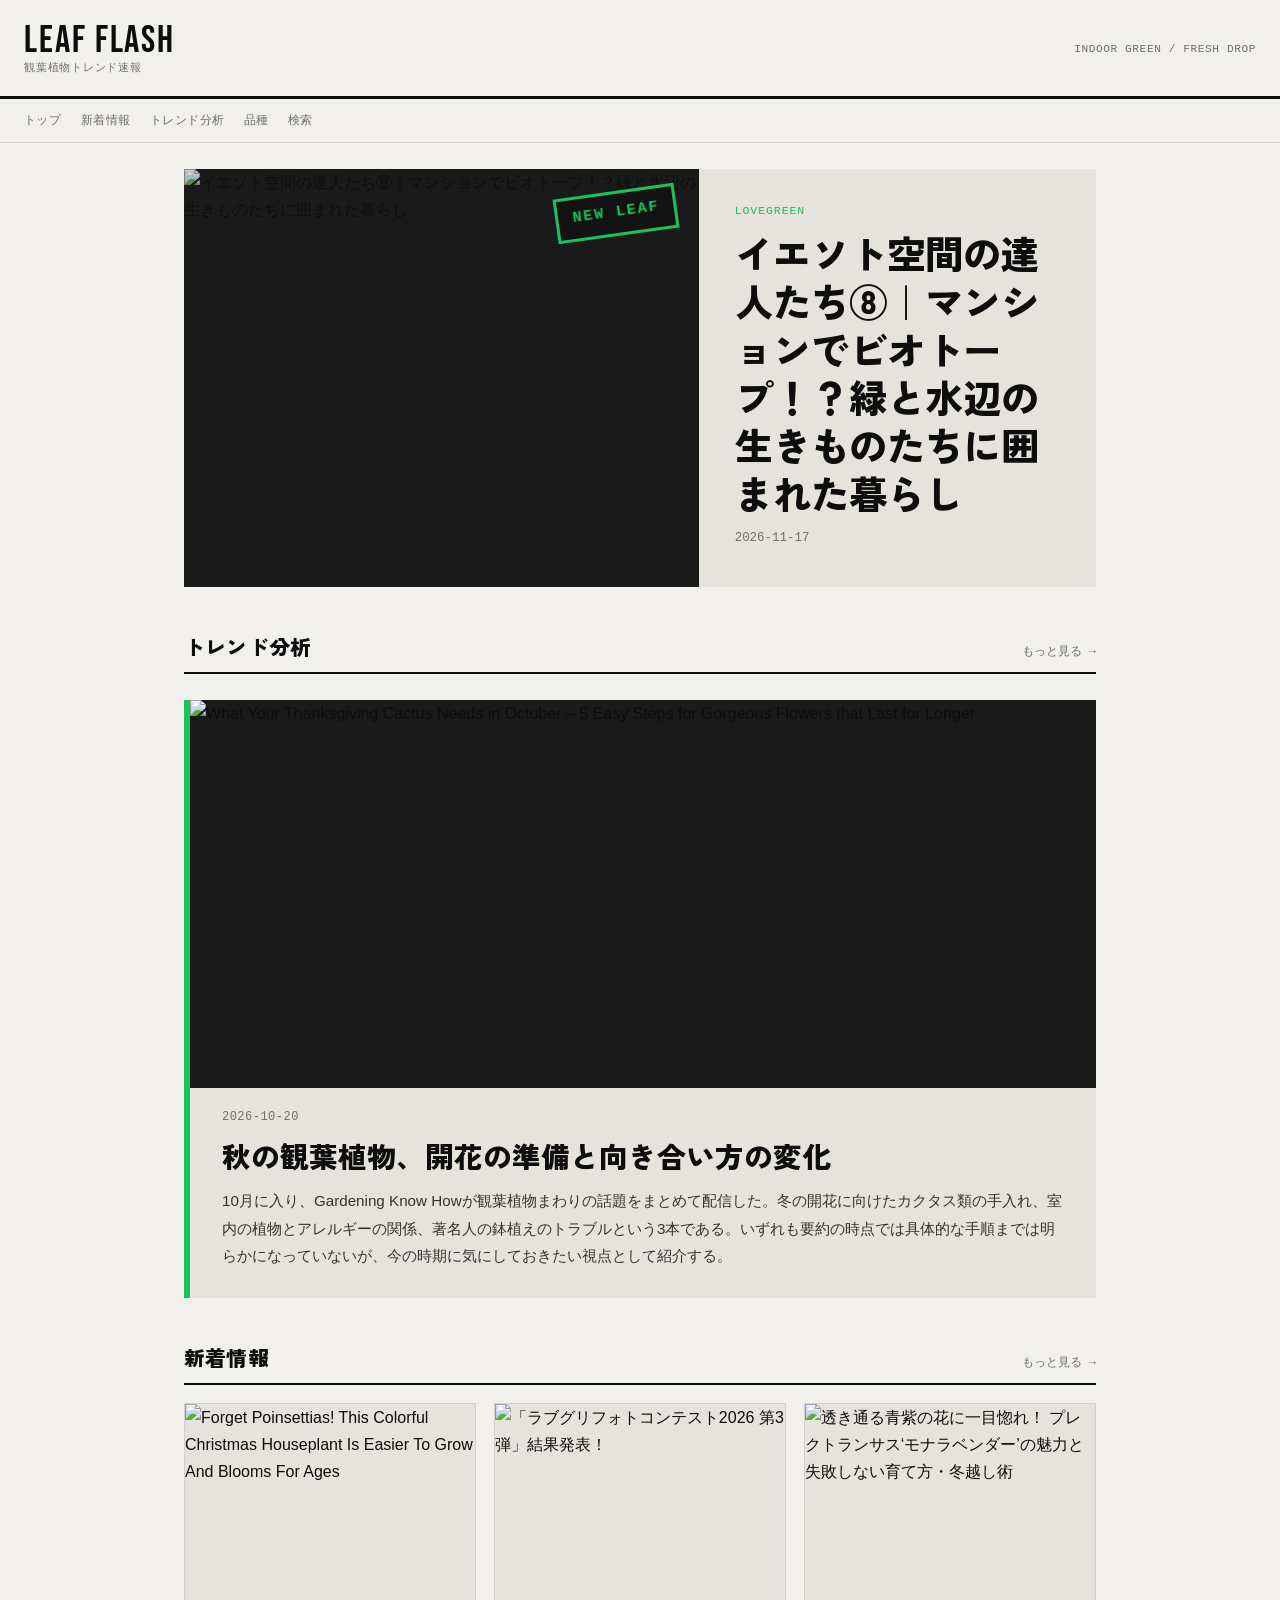
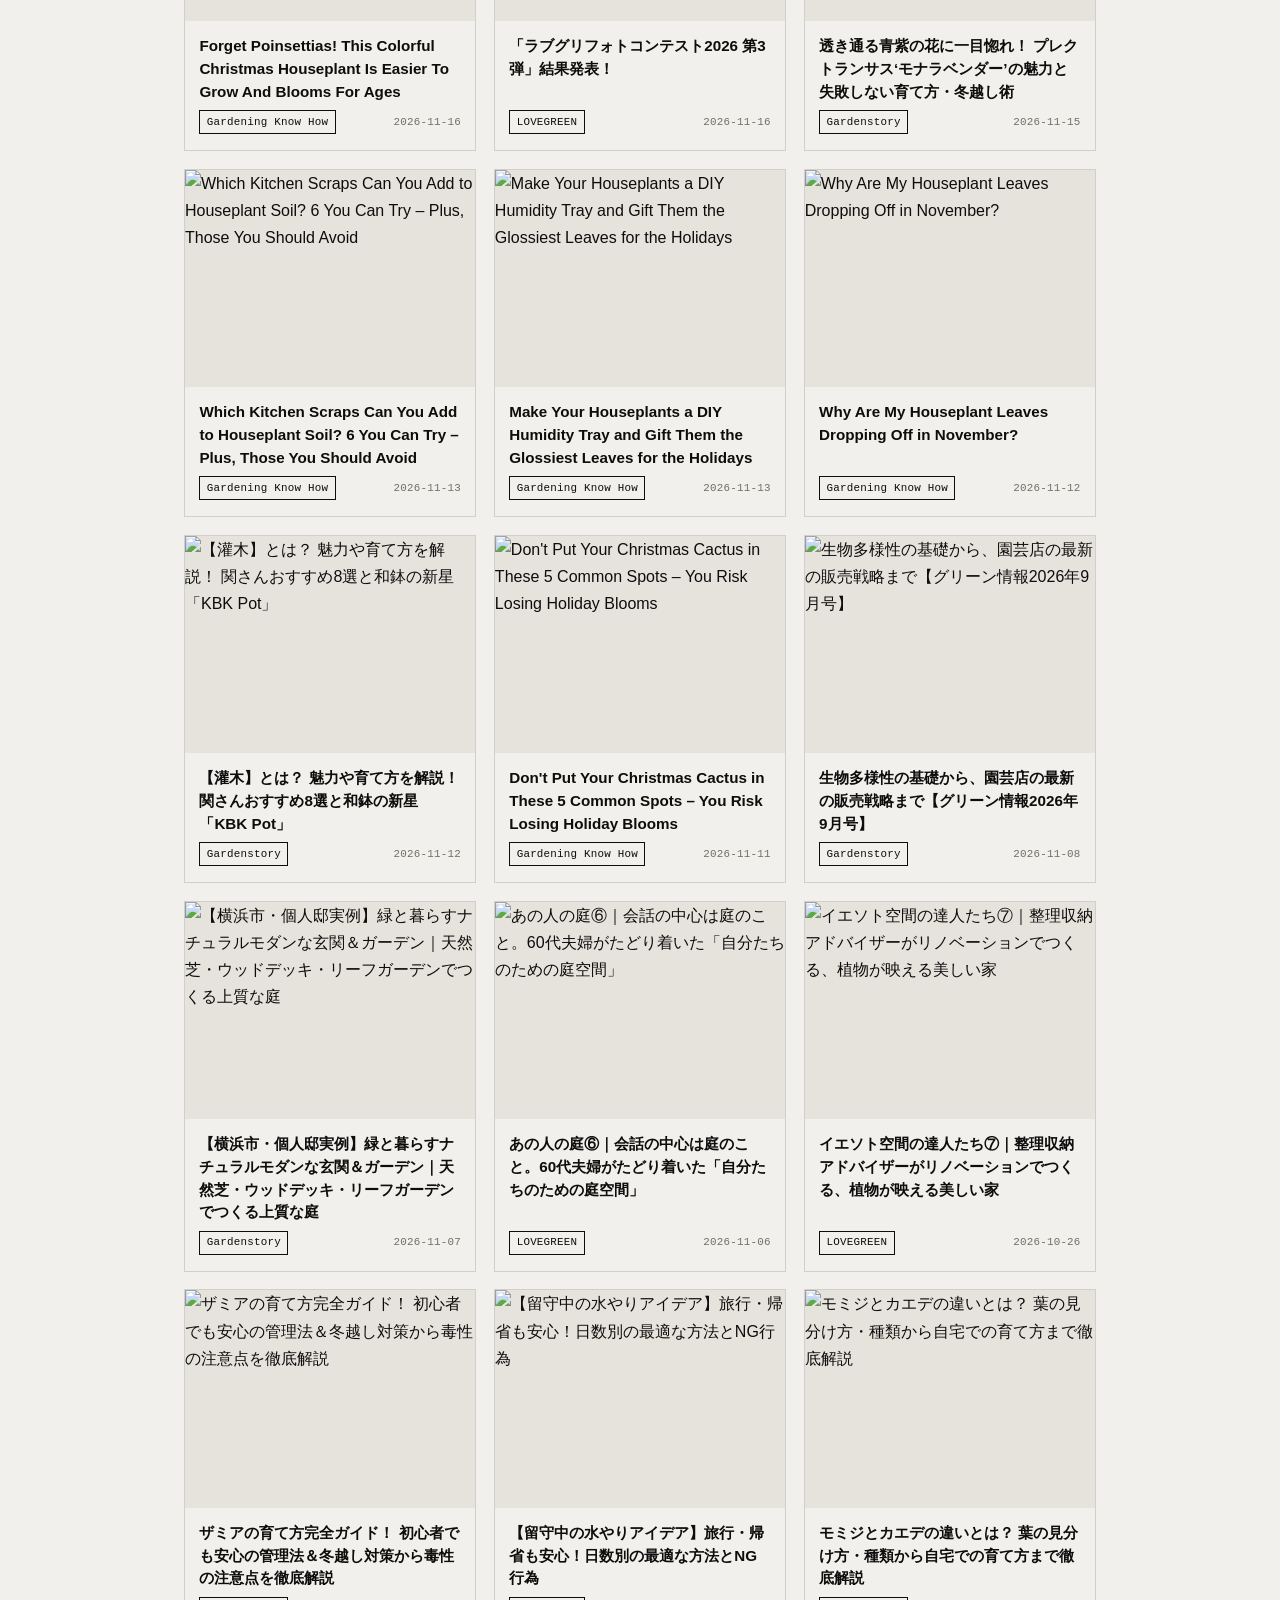
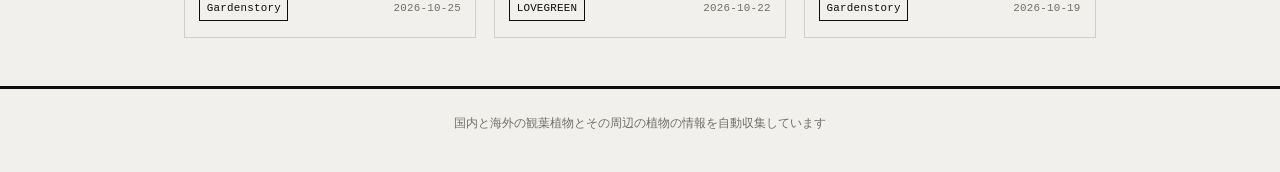
==== docs/index.html @ c0aa41c2 "chore: update feed data and rebuild site" ====
<!doctype html>
<html lang="ja">
<head>
<meta charset="utf-8">
<meta name="viewport" content="width=device-width, initial-scale=1">
<title>LEAF FLASH | 観葉植物トレンド速報</title>
<link rel="preconnect" href="https://fonts.googleapis.com">
<link rel="preconnect" href="https://fonts.gstatic.com" crossorigin>
<link href="https://fonts.googleapis.com/css2?family=Bebas+Neue&family=Zen+Kaku+Gothic+New:wght@900&display=swap" rel="stylesheet">
<link rel="stylesheet" href="static/theme.css">
<link rel="stylesheet" href="static/style.css">
<noscript><style>.section-head{opacity:1!important;transform:none!important;}</style></noscript>
</head>
<body>
<header class="site-header">
  <a class="brand" href="index.html">
    <span class="brand-en">LEAF FLASH</span>
    <span class="brand-ja">観葉植物トレンド速報</span>
  </a>
  <span class="tagline">INDOOR GREEN / FRESH DROP</span>
</header>
<nav class="site-nav">

  <a href="index.html">トップ</a>

  <a href="feed.html">新着情報</a>

  <a href="trends/index.html">トレンド分析</a>

  <a href="varieties.html">品種</a>

  <a href="search.html">検索</a>

</nav>
<main>



<a class="hero" href="https://lovegreen.net/special/p385139/">
  <div class="hero-media">
    <img src="https://lovegreen.net/wp-content/uploads/2026/11/1-e1794795408339.jpg" alt="イエソト空間の達人たち⑧｜マンションでビオトープ！？緑と水辺の生きものたちに囲まれた暮らし">
    <span class="stamp">NEW LEAF</span>
  </div>
  <div class="hero-body">
    <div class="eyebrow">LOVEGREEN</div>
    <h1>イエソト空間の達人たち⑧｜マンションでビオトープ！？緑と水辺の生きものたちに囲まれた暮らし</h1>
    <div class="meta">2026-11-17</div>
  </div>
</a>


<div class="section-head">
  <h2>トレンド分析</h2>
  <a class="more" href="trends/index.html">もっと見る →</a>
</div>

<a class="trend-feature" href="trends/2026-10-20-autumn-houseplant-blooms-and-care.html">
  
  <div class="trend-feature-media">
    <img src="https://cdn.mos.cms.futurecdn.net/AM6DgvQjS6X44EDjfxVWvB-1920-80.jpg" alt="What Your Thanksgiving Cactus Needs in October – 5 Easy Steps for Gorgeous Flowers that Last for Longer">
  </div>
  
  <div class="trend-feature-date">2026-10-20</div>
  <div class="trend-feature-title">秋の観葉植物、開花の準備と向き合い方の変化</div>
  <p class="trend-feature-lead">10月に入り、Gardening Know Howが観葉植物まわりの話題をまとめて配信した。冬の開花に向けたカクタス類の手入れ、室内の植物とアレルギーの関係、著名人の鉢植えのトラブルという3本である。いずれも要約の時点では具体的な手順までは明らかになっていないが、今の時期に気にしておきたい視点として紹介する。</p>
</a>



<div class="section-head">
  <h2>新着情報</h2>
  <a class="more" href="feed.html">もっと見る →</a>
</div>
<div class="card-grid">

  <a class="card" href="https://www.gardeningknowhow.com/houseplants/forget-poinsettias-this-colorful-christmas-houseplant-is-easier-to-grow-and-blooms-for-ages">
    <div class="thumb">
      <img src="https://cdn.mos.cms.futurecdn.net/Lxj5cdX9Bh5wNTJmQydgyg-1920-80.png" alt="Forget Poinsettias! This Colorful Christmas Houseplant Is Easier To Grow And Blooms For Ages">
    </div>
    <div class="card-body">
      <div class="card-title">Forget Poinsettias! This Colorful Christmas Houseplant Is Easier To Grow And Blooms For Ages</div>
      <div class="card-meta">
        <span class="source-badge">Gardening Know How</span>
        <span>2026-11-16</span>
      </div>
    </div>
  </a>

  <a class="card" href="https://lovegreen.net/special/p384279/">
    <div class="thumb">
      <img src="https://lovegreen.net/wp-content/uploads/2026/11/ea2bc9fc0dab3523230beb893f0d1f4f.jpg" alt="「ラブグリフォトコンテスト2026 第3弾」結果発表！">
    </div>
    <div class="card-body">
      <div class="card-title">「ラブグリフォトコンテスト2026 第3弾」結果発表！</div>
      <div class="card-meta">
        <span class="source-badge">LOVEGREEN</span>
        <span>2026-11-16</span>
      </div>
    </div>
  </a>

  <a class="card" href="https://gardenstory.jp/plants/135774">
    <div class="thumb">
      <img src="https://gardenstory.jp/wp-content/uploads/2026/11/1-Mona-Lavender.jpg" alt="透き通る青紫の花に一目惚れ！ プレクトランサス‘モナラベンダー’の魅力と失敗しない育て方・冬越し術">
    </div>
    <div class="card-body">
      <div class="card-title">透き通る青紫の花に一目惚れ！ プレクトランサス‘モナラベンダー’の魅力と失敗しない育て方・冬越し術</div>
      <div class="card-meta">
        <span class="source-badge">Gardenstory</span>
        <span>2026-11-15</span>
      </div>
    </div>
  </a>

  <a class="card" href="https://www.gardeningknowhow.com/houseplants/kitchen-scraps-you-can-add-to-houseplant-soil">
    <div class="thumb">
      <img src="https://cdn.mos.cms.futurecdn.net/tS3aQnv3XF6BQLn9Wp2Aua-1920-80.jpg" alt="Which Kitchen Scraps Can You Add to Houseplant Soil? 6 You Can Try – Plus, Those You Should Avoid">
    </div>
    <div class="card-body">
      <div class="card-title">Which Kitchen Scraps Can You Add to Houseplant Soil? 6 You Can Try – Plus, Those You Should Avoid</div>
      <div class="card-meta">
        <span class="source-badge">Gardening Know How</span>
        <span>2026-11-13</span>
      </div>
    </div>
  </a>

  <a class="card" href="https://www.gardeningknowhow.com/houseplants/how-to-make-houseplants-diy-humidity-trays">
    <div class="thumb">
      <img src="https://cdn.mos.cms.futurecdn.net/kQYAoU6iiuWExvwwXYMJmd-1920-80.jpg" alt="Make Your Houseplants a DIY Humidity Tray and Gift Them the Glossiest Leaves for the Holidays">
    </div>
    <div class="card-body">
      <div class="card-title">Make Your Houseplants a DIY Humidity Tray and Gift Them the Glossiest Leaves for the Holidays</div>
      <div class="card-meta">
        <span class="source-badge">Gardening Know How</span>
        <span>2026-11-13</span>
      </div>
    </div>
  </a>

  <a class="card" href="https://www.gardeningknowhow.com/houseplants/why-houseplant-leaves-drop-off-in-november">
    <div class="thumb">
      <img src="https://cdn.mos.cms.futurecdn.net/83wrsjDhaqPHS2VFY9ZAZm-1920-80.jpg" alt="Why Are My Houseplant Leaves Dropping Off in November?">
    </div>
    <div class="card-body">
      <div class="card-title">Why Are My Houseplant Leaves Dropping Off in November?</div>
      <div class="card-meta">
        <span class="source-badge">Gardening Know How</span>
        <span>2026-11-12</span>
      </div>
    </div>
  </a>

  <a class="card" href="https://gardenstory.jp/plants/135304">
    <div class="thumb">
      <img src="https://gardenstory.jp/wp-content/uploads/2026/11/潅木TOP.jpg" alt="【灌木】とは？ 魅力や育て方を解説！ 関さんおすすめ8選と和鉢の新星「KBK Pot」">
    </div>
    <div class="card-body">
      <div class="card-title">【灌木】とは？ 魅力や育て方を解説！ 関さんおすすめ8選と和鉢の新星「KBK Pot」</div>
      <div class="card-meta">
        <span class="source-badge">Gardenstory</span>
        <span>2026-11-12</span>
      </div>
    </div>
  </a>

  <a class="card" href="https://www.gardeningknowhow.com/ornamental/christmas-cactus/dont-put-your-christmas-cactus-in-these-5-disaster-zone-spots">
    <div class="thumb">
      <img src="https://cdn.mos.cms.futurecdn.net/8KhbMB5o2K8VwaUXgVRZJC-1920-80.jpg" alt="Don&#39;t Put Your Christmas Cactus in These 5 Common Spots – You Risk Losing Holiday Blooms">
    </div>
    <div class="card-body">
      <div class="card-title">Don&#39;t Put Your Christmas Cactus in These 5 Common Spots – You Risk Losing Holiday Blooms</div>
      <div class="card-meta">
        <span class="source-badge">Gardening Know How</span>
        <span>2026-11-11</span>
      </div>
    </div>
  </a>

  <a class="card" href="https://gardenstory.jp/events-news/135611">
    <div class="thumb">
      <img src="https://gardenstory.jp/wp-content/uploads/2026/11/GI-hyousi_2609.jpg" alt="生物多様性の基礎から、園芸店の最新の販売戦略まで【グリーン情報2026年9月号】">
    </div>
    <div class="card-body">
      <div class="card-title">生物多様性の基礎から、園芸店の最新の販売戦略まで【グリーン情報2026年9月号】</div>
      <div class="card-meta">
        <span class="source-badge">Gardenstory</span>
        <span>2026-11-08</span>
      </div>
    </div>
  </a>

  <a class="card" href="https://gardenstory.jp/exterior/135274">
    <div class="thumb">
      <img src="https://gardenstory.jp/wp-content/uploads/2026/10/Green-PrivateGarden-top-1.jpg" alt="【横浜市・個人邸実例】緑と暮らすナチュラルモダンな玄関＆ガーデン｜天然芝・ウッドデッキ・リーフガーデンでつくる上質な庭">
    </div>
    <div class="card-body">
      <div class="card-title">【横浜市・個人邸実例】緑と暮らすナチュラルモダンな玄関＆ガーデン｜天然芝・ウッドデッキ・リーフガーデンでつくる上質な庭</div>
      <div class="card-meta">
        <span class="source-badge">Gardenstory</span>
        <span>2026-11-07</span>
      </div>
    </div>
  </a>

  <a class="card" href="https://lovegreen.net/report/p384467/">
    <div class="thumb">
      <img src="https://lovegreen.net/wp-content/uploads/2026/11/PA291730-scaled-e1793763537183.jpg" alt="あの人の庭⑥｜会話の中心は庭のこと。60代夫婦がたどり着いた「自分たちのための庭空間」">
    </div>
    <div class="card-body">
      <div class="card-title">あの人の庭⑥｜会話の中心は庭のこと。60代夫婦がたどり着いた「自分たちのための庭空間」</div>
      <div class="card-meta">
        <span class="source-badge">LOVEGREEN</span>
        <span>2026-11-06</span>
      </div>
    </div>
  </a>

  <a class="card" href="https://lovegreen.net/special/p383846/">
    <div class="thumb">
      <img src="https://lovegreen.net/wp-content/uploads/2026/10/1.jpg" alt="イエソト空間の達人たち⑦｜整理収納アドバイザーがリノベーションでつくる、植物が映える美しい家">
    </div>
    <div class="card-body">
      <div class="card-title">イエソト空間の達人たち⑦｜整理収納アドバイザーがリノベーションでつくる、植物が映える美しい家</div>
      <div class="card-meta">
        <span class="source-badge">LOVEGREEN</span>
        <span>2026-10-26</span>
      </div>
    </div>
  </a>

  <a class="card" href="https://gardenstory.jp/plants/135027">
    <div class="thumb">
      <img src="https://gardenstory.jp/wp-content/uploads/2026/10/1-Zamia.jpg" alt="ザミアの育て方完全ガイド！ 初心者でも安心の管理法＆冬越し対策から毒性の注意点を徹底解説">
    </div>
    <div class="card-body">
      <div class="card-title">ザミアの育て方完全ガイド！ 初心者でも安心の管理法＆冬越し対策から毒性の注意点を徹底解説</div>
      <div class="card-meta">
        <span class="source-badge">Gardenstory</span>
        <span>2026-10-25</span>
      </div>
    </div>
  </a>

  <a class="card" href="https://lovegreen.net/gardening/p383834/">
    <div class="thumb">
      <img src="https://lovegreen.net/wp-content/uploads/2026/10/c2b9e2d10578dac85c2d593bf5a6706e.jpg?v=1792499528" alt="【留守中の水やりアイデア】旅行・帰省も安心！日数別の最適な方法とNG行為">
    </div>
    <div class="card-body">
      <div class="card-title">【留守中の水やりアイデア】旅行・帰省も安心！日数別の最適な方法とNG行為</div>
      <div class="card-meta">
        <span class="source-badge">LOVEGREEN</span>
        <span>2026-10-22</span>
      </div>
    </div>
  </a>

  <a class="card" href="https://gardenstory.jp/plants/134768">
    <div class="thumb">
      <img src="https://gardenstory.jp/wp-content/uploads/2026/10/autumn-leaf.jpg" alt="モミジとカエデの違いとは？ 葉の見分け方・種類から自宅での育て方まで徹底解説">
    </div>
    <div class="card-body">
      <div class="card-title">モミジとカエデの違いとは？ 葉の見分け方・種類から自宅での育て方まで徹底解説</div>
      <div class="card-meta">
        <span class="source-badge">Gardenstory</span>
        <span>2026-10-19</span>
      </div>
    </div>
  </a>

</div>


</main>
<footer class="site-footer">
  国内と海外の観葉植物とその周辺の植物の情報を自動収集しています
</footer>
<script src="static/main.js" defer></script>
</body>
</html>
---- docs/static/theme.css ----
/* LEAF FLASH の配色とフォントの変数。サイトを差し替えるときはこのファイルだけを直す。 */

:root {
  --ink: #0d0d0d;
  --paper: #f2f0ec;
  --paper-dim: #e6e3dc;
  --accent: #19c25a;
  --mute: #6f6f68;
  --line: rgba(13, 13, 13, 0.14);
  --line-on-ink: rgba(242, 240, 236, 0.18);

  --display: "Zen Kaku Gothic New", "Hiragino Sans", "Yu Gothic UI", "Helvetica Neue", sans-serif;
  --body: "Hiragino Kaku Gothic ProN", "Yu Gothic", "Helvetica Neue", sans-serif;
  --mono: "SF Mono", "Menlo", "Courier New", monospace;
  --wordmark: "Bebas Neue", "Zen Kaku Gothic New", sans-serif;

  --icon-no-image: url("data:image/svg+xml,%3Csvg xmlns='http://www.w3.org/2000/svg' viewBox='0 0 24 24' fill='none' stroke='black' stroke-width='1.6' stroke-linecap='round' stroke-linejoin='round'%3E%3Crect x='3' y='5' width='18' height='14' rx='2'/%3E%3Ccircle cx='8.5' cy='10' r='1.6'/%3E%3Cpath d='M21 16l-5.5-5.5a2 2 0 0 0-2.8 0L3 19'/%3E%3C/svg%3E");
}
---- docs/static/style.css ----
/* 観葉植物トレンドサイト（LEAF FLASH）の構造CSS。
   値札や検品スタンプなど、リテールの実物モチーフを土台にしている（ファッション側と共通の骨格）。
   配色とフォントは static/theme.css を見ること。 */

* {
  box-sizing: border-box;
}

html {
  -webkit-text-size-adjust: 100%;
}

body {
  margin: 0;
  background: var(--paper);
  color: var(--ink);
  font-family: var(--body);
  line-height: 1.7;
  -webkit-font-smoothing: antialiased;
}

a {
  color: inherit;
}

img {
  max-width: 100%;
  display: block;
}

/* ---- ヘッダー ---- */

.site-header {
  display: flex;
  align-items: baseline;
  justify-content: space-between;
  gap: 1rem;
  padding: 1.4rem 1.5rem;
  border-bottom: 3px solid var(--ink);
}

.site-header a.brand {
  display: flex;
  flex-direction: column;
  gap: 0.15rem;
  line-height: 1;
  text-decoration: none;
  color: var(--ink);
}

.brand-en {
  font-family: var(--wordmark);
  font-weight: 400;
  font-size: clamp(1.7rem, 3.4vw, 2.4rem);
  letter-spacing: 0.05em;
}

.brand-ja {
  font-family: var(--mono);
  font-size: 0.68rem;
  letter-spacing: 0.07em;
  color: var(--mute);
}

.site-header .tagline {
  font-family: var(--mono);
  font-size: 0.7rem;
  color: var(--mute);
  letter-spacing: 0.05em;
  white-space: nowrap;
}

.site-nav {
  display: flex;
  gap: 1.2rem;
  padding: 0.7rem 1.5rem;
  font-family: var(--mono);
  font-size: 0.75rem;
  letter-spacing: 0.04em;
  border-bottom: 1px solid var(--line);
}

.site-nav a {
  text-decoration: none;
  color: var(--mute);
}

.site-nav a:hover,
.site-nav a:focus-visible {
  color: var(--accent);
}

main {
  max-width: 960px;
  margin: 0 auto;
  padding: 0 1.5rem;
}

/* ---- セクション見出し ---- */

.section-head {
  display: flex;
  align-items: baseline;
  justify-content: space-between;
  gap: 1rem;
  margin: 2.6rem 0 1.1rem;
  padding-bottom: 0.5rem;
  border-bottom: 2px solid var(--ink);
  opacity: 0.4;
  transform: translateX(-16px);
  transition: opacity 0.5s ease, transform 0.5s ease;
}

.section-head.is-visible {
  opacity: 1;
  transform: translateX(0);
}

@media (prefers-reduced-motion: reduce) {
  .section-head {
    opacity: 1;
    transform: none;
    transition: none;
  }
}

.section-head h2 {
  margin: 0;
  font-family: var(--display);
  font-weight: 900;
  font-size: 1.3rem;
  letter-spacing: 0.01em;
}

.section-head .more {
  font-family: var(--mono);
  font-size: 0.75rem;
  color: var(--mute);
  text-decoration: none;
  white-space: nowrap;
}

.section-head .more:hover,
.section-head .more:focus-visible {
  color: var(--accent);
}

/* ---- ヒーロー（最新1件） ---- */

.hero {
  position: relative;
  margin-top: 1.6rem;
  background: var(--paper-dim);
  color: var(--ink);
  overflow: hidden;
  text-decoration: none;
  display: grid;
  grid-template-columns: 1.3fr 1fr;
  align-items: stretch;
}

.hero .hero-media {
  position: relative;
  min-height: 340px;
  background: #1a1a1a;
}

.hero .hero-media img {
  width: 100%;
  height: 100%;
  object-fit: cover;
  opacity: 0.82;
}

.hero .hero-body {
  padding: 2rem 2.2rem 2.4rem;
  display: flex;
  flex-direction: column;
  justify-content: center;
}

@media (max-width: 720px) {
  .hero {
    grid-template-columns: 1fr;
  }

  .hero .hero-media {
    aspect-ratio: 4 / 3;
    min-height: 0;
  }
}

.hero .eyebrow {
  font-family: var(--mono);
  font-size: 0.72rem;
  letter-spacing: 0.08em;
  color: var(--accent);
}

.hero h1 {
  margin: 0.5rem 0 0.7rem;
  font-family: var(--display);
  font-weight: 900;
  font-size: clamp(1.5rem, 4vw, 2.4rem);
  line-height: 1.25;
}

.hero .meta {
  font-family: var(--mono);
  font-size: 0.78rem;
  color: var(--mute);
}

/* ---- トップページ: トレンド分析フィーチャーカード ---- */

.trend-feature {
  display: block;
  margin-top: 1.6rem;
  padding: 1.8rem 2rem;
  background: var(--paper-dim);
  border-left: 6px solid var(--accent);
  text-decoration: none;
  color: var(--ink);
  transition: transform 0.18s ease;
}

.trend-feature:hover,
.trend-feature:focus-visible {
  transform: translateY(-3px);
}

.trend-feature-date {
  font-family: var(--mono);
  font-size: 0.75rem;
  color: var(--mute);
  letter-spacing: 0.04em;
}

.trend-feature-media {
  margin: -1.8rem -2rem 1.2rem;
  aspect-ratio: 21 / 9;
  overflow: hidden;
  background: #1a1a1a;
}

.trend-feature-media img {
  width: 100%;
  height: 100%;
  object-fit: cover;
}

.trend-feature-title {
  font-family: var(--display);
  font-weight: 900;
  font-size: clamp(1.3rem, 3vw, 1.8rem);
  line-height: 1.3;
  margin: 0.6rem 0 0.8rem;
}

.trend-feature-lead {
  margin: 0;
  font-size: 0.95rem;
  color: #333;
  line-height: 1.8;
}

.trend-grid-sub {
  margin-top: 1rem;
}

/* ---- NEWスタンプ（サイン要素） ---- */

.stamp {
  position: absolute;
  top: 0.9rem;
  right: 0.9rem;
  transform: rotate(-8deg);
  border: 2px solid var(--accent);
  color: var(--accent);
  font-family: var(--mono);
  font-weight: 700;
  font-size: 0.68rem;
  letter-spacing: 0.12em;
  padding: 0.18rem 0.5rem;
  background: rgba(13, 13, 13, 0.55);
  pointer-events: none;
}

.card .stamp {
  background: var(--paper);
}

.hero .stamp {
  top: 1.4rem;
  right: 1.4rem;
  font-size: 0.95rem;
  padding: 0.4rem 0.9rem;
  border-width: 3px;
  animation: stamp-drop 0.7s cubic-bezier(0.34, 1.56, 0.64, 1) both;
}

@keyframes stamp-drop {
  0% {
    transform: translateY(-160px) rotate(-8deg) scale(1.5);
    opacity: 0;
  }
  60% {
    opacity: 1;
  }
  100% {
    transform: translateY(0) rotate(-8deg) scale(1);
    opacity: 1;
  }
}

@media (prefers-reduced-motion: reduce) {
  .hero .stamp {
    animation: none;
  }
}

/* ---- カードグリッド（新着情報） ---- */

.card-grid {
  display: grid;
  grid-template-columns: repeat(auto-fill, minmax(220px, 1fr));
  gap: 1.1rem;
}

.card {
  position: relative;
  display: flex;
  flex-direction: column;
  background: var(--paper);
  border: 1px solid var(--line);
  text-decoration: none;
  color: var(--ink);
  transition: transform 0.18s ease, border-color 0.12s ease;
}

.card:hover,
.card:focus-visible {
  border-color: var(--ink);
}

.card:nth-child(3n+1):hover,
.card:nth-child(3n+1):focus-visible {
  transform: rotate(-1.6deg) translateY(-3px);
}

.card:nth-child(3n+2):hover,
.card:nth-child(3n+2):focus-visible {
  transform: rotate(1.2deg) translateY(-3px);
}

.card:nth-child(3n):hover,
.card:nth-child(3n):focus-visible {
  transform: rotate(-0.9deg) translateY(-3px);
}

.card .thumb {
  aspect-ratio: 4 / 3;
  background: var(--paper-dim);
  overflow: hidden;
  position: relative;
}

.card .thumb img {
  width: 100%;
  height: 100%;
  object-fit: cover;
}

.card .thumb.no-image::after {
  content: "";
  position: absolute;
  inset: 0;
  margin: auto;
  width: 28px;
  height: 28px;
  background-color: var(--mute);
  mask-image: var(--icon-no-image);
  -webkit-mask-image: var(--icon-no-image);
  mask-repeat: no-repeat;
  -webkit-mask-repeat: no-repeat;
  mask-size: contain;
  -webkit-mask-size: contain;
}

.card .card-body {
  padding: 0.85rem 0.9rem 1rem;
  display: flex;
  flex-direction: column;
  gap: 0.4rem;
  flex: 1;
}

.card .card-title {
  font-weight: 700;
  font-size: 0.95rem;
  line-height: 1.5;
}

.card .card-meta {
  margin-top: auto;
  display: flex;
  align-items: center;
  justify-content: space-between;
  font-family: var(--mono);
  font-size: 0.68rem;
  color: var(--mute);
  letter-spacing: 0.02em;
}

.source-badge {
  border: 1px solid var(--ink);
  padding: 0.12rem 0.4rem;
  color: var(--ink);
}

.card .card-excerpt {
  font-size: 0.82rem;
  color: var(--mute);
  line-height: 1.6;
  margin: 0;
}

/* ---- 検索ページ（search.html） ---- */

.search-box {
  margin-top: 1.6rem;
}

.search-box input {
  width: 100%;
  font-family: var(--body);
  font-size: 1rem;
  padding: 0.8rem 0.2rem;
  border: none;
  border-bottom: 3px solid var(--ink);
  background: transparent;
  color: var(--ink);
}

.search-box input::placeholder {
  color: var(--mute);
}

.search-box input:focus-visible {
  outline: none;
  border-bottom-color: var(--accent);
}

.search-status {
  margin: 0.9rem 0 0;
  font-family: var(--mono);
  font-size: 0.75rem;
  color: var(--mute);
}

/* ---- ブランド一覧ページ（brands.html） ---- */

.brand-note {
  margin: 1rem 0 0;
  font-size: 0.85rem;
  color: var(--mute);
}

.brand-note a {
  color: var(--mute);
  text-decoration: underline;
}

.brand-note a:hover,
.brand-note a:focus-visible {
  color: var(--accent);
}

#search-results.card-grid {
  margin-top: 1rem;
}

/* ---- 新着一覧ページ（feed.html）: ソース別セクション分け ---- */

.feed-toc {
  display: flex;
  flex-wrap: wrap;
  gap: 0.6rem;
  margin: 1.2rem 0 0;
}

.feed-toc a {
  font-family: var(--mono);
  font-size: 0.75rem;
  letter-spacing: 0.03em;
  text-decoration: none;
  color: var(--ink);
  border: 1px solid var(--line);
  padding: 0.3rem 0.7rem;
}

.feed-toc a:hover,
.feed-toc a:focus-visible {
  border-color: var(--accent);
  color: var(--accent);
}

.feed-source-head {
  margin-top: 2.2rem;
  scroll-margin-top: 1rem;
}

/* ---- 新着一覧ページ（feed.html）: 1カラムの詳しめリスト ---- */

.feed-list {
  display: flex;
  flex-direction: column;
  gap: 1.4rem;
  padding: 1.6rem 0 3rem;
}

.feed-item {
  display: grid;
  grid-template-columns: 132px 1fr;
  gap: 1rem;
  padding-bottom: 1.4rem;
  border-bottom: 1px solid var(--line);
}

.feed-item .thumb {
  aspect-ratio: 4 / 3;
  background: var(--paper-dim);
  overflow: hidden;
  position: relative;
}

.feed-item .thumb img {
  width: 100%;
  height: 100%;
  object-fit: cover;
}

.feed-item .thumb.no-image::after {
  content: "";
  position: absolute;
  inset: 0;
  margin: auto;
  width: 22px;
  height: 22px;
  background-color: var(--mute);
  mask-image: var(--icon-no-image);
  -webkit-mask-image: var(--icon-no-image);
  mask-repeat: no-repeat;
  -webkit-mask-repeat: no-repeat;
  mask-size: contain;
  -webkit-mask-size: contain;
}

.feed-item .title {
  font-weight: 700;
  font-size: 1.02rem;
  text-decoration: none;
  color: var(--ink);
}

.feed-item .title:hover,
.feed-item .title:focus-visible {
  color: var(--accent);
}

.feed-item .meta {
  margin: 0.35rem 0 0.5rem;
  font-family: var(--mono);
  font-size: 0.7rem;
  color: var(--mute);
  letter-spacing: 0.02em;
}

.feed-item .excerpt {
  margin: 0;
  font-size: 0.88rem;
  color: #333;
  line-height: 1.7;
}

/* ---- トレンド分析 ---- */

.trend-grid {
  display: grid;
  grid-template-columns: repeat(auto-fill, minmax(240px, 1fr));
  gap: 1.1rem;
}

.trend-card {
  display: block;
  padding: 1.1rem 1.2rem;
  background: var(--paper);
  border: 1px solid var(--line);
  border-left: 4px solid var(--accent);
  text-decoration: none;
  color: var(--ink);
  transition: transform 0.18s ease;
}

.trend-card:nth-child(odd):hover,
.trend-card:nth-child(odd):focus-visible {
  transform: rotate(-1.3deg) translateY(-3px);
}

.trend-card:nth-child(even):hover,
.trend-card:nth-child(even):focus-visible {
  transform: rotate(1.3deg) translateY(-3px);
}

.trend-card .trend-date {
  font-family: var(--mono);
  font-size: 0.68rem;
  color: var(--mute);
}

.trend-card .trend-title {
  margin-top: 0.4rem;
  font-weight: 700;
  font-size: 1.02rem;
  line-height: 1.5;
}

.trend-card-media {
  margin: -1.1rem -1.2rem 0.9rem;
  aspect-ratio: 16 / 10;
  overflow: hidden;
  background: var(--paper-dim);
}

.trend-card-media img {
  width: 100%;
  height: 100%;
  object-fit: cover;
}

.trend-empty {
  padding: 2.2rem 1.4rem;
  border: 1px dashed var(--line);
  text-align: center;
  color: var(--mute);
}

.trend-empty .stamp-inline {
  display: inline-block;
  transform: rotate(-4deg);
  border: 2px solid var(--accent);
  color: var(--accent);
  font-family: var(--mono);
  font-weight: 700;
  font-size: 0.72rem;
  letter-spacing: 0.1em;
  padding: 0.2rem 0.6rem;
  margin-bottom: 0.8rem;
}

.trend-empty p {
  margin: 0.3rem 0 0;
  font-size: 0.88rem;
}

/* ---- トレンド記事詳細（本文） ---- */

.article-meta {
  font-family: var(--mono);
  font-size: 0.75rem;
  color: var(--mute);
  margin-top: 0.4rem;
}

.article-title {
  font-family: var(--display);
  font-weight: 900;
  font-size: clamp(1.4rem, 3.2vw, 2rem);
  line-height: 1.3;
  margin: 1.6rem 0 0.2rem;
}

.article-toc {
  margin: 1.6rem 0 0;
  padding: 1rem 1.2rem;
  background: var(--paper-dim);
  border-left: 4px solid var(--accent);
}

.article-toc-label {
  font-family: var(--mono);
  font-size: 0.68rem;
  letter-spacing: 0.1em;
  color: var(--mute);
  margin-bottom: 0.5rem;
}

.article-toc .toc {
  margin: 0;
}

.article-toc ul {
  margin: 0;
  padding-left: 1.1rem;
  list-style: none;
}

.article-toc li {
  margin: 0.35rem 0;
}

.article-toc a {
  text-decoration: none;
  font-weight: 700;
  font-size: 0.9rem;
}

.article-toc a:hover,
.article-toc a:focus-visible {
  color: var(--accent);
}

.article-image-gallery {
  margin-top: 1.6rem;
}

.article-image-gallery-label {
  font-family: var(--mono);
  font-size: 0.68rem;
  letter-spacing: 0.1em;
  color: var(--mute);
  margin-bottom: 0.6rem;
}

.article-image-grid {
  display: grid;
  grid-template-columns: repeat(auto-fill, minmax(130px, 1fr));
  gap: 0.8rem;
}

.article-image-card {
  position: relative;
  display: block;
  text-decoration: none;
}

.article-image-thumb {
  aspect-ratio: 4 / 3;
  background: var(--paper-dim);
  overflow: hidden;
}

.article-image-thumb img {
  width: 100%;
  height: 100%;
  object-fit: cover;
}

.article-image-card .source-badge {
  position: absolute;
  bottom: 0.4rem;
  left: 0.4rem;
  background: var(--paper);
  font-size: 0.6rem;
}

.article-body {
  margin-top: 1.6rem;
  font-size: 1rem;
  line-height: 1.9;
}

.article-body h2 {
  font-family: var(--display);
  font-weight: 900;
  font-size: 1.25rem;
  margin: 2.2rem 0 0.8rem;
  padding-top: 0.4rem;
  border-top: 2px solid var(--ink);
}

.article-body p {
  margin: 1.1rem 0;
}

.article-body a {
  color: var(--accent);
  text-decoration: underline;
  text-underline-offset: 0.15em;
}

.article-body a:hover,
.article-body a:focus-visible {
  text-decoration-thickness: 2px;
}

/* ---- フッター ---- */

.site-footer {
  margin-top: 3rem;
  padding: 1.6rem 1.5rem 2.4rem;
  border-top: 3px solid var(--ink);
  font-family: var(--mono);
  font-size: 0.72rem;
  color: var(--mute);
  text-align: center;
}

/* ---- レスポンシブ ---- */

@media (max-width: 560px) {
  .feed-item {
    grid-template-columns: 96px 1fr;
  }

  .site-header {
    flex-direction: column;
    align-items: flex-start;
    gap: 0.2rem;
  }
}

/* ---- アクセシビリティ ---- */

a:focus-visible,
.card:focus-visible {
  outline: 2px solid var(--accent);
  outline-offset: 2px;
}

@media (prefers-reduced-motion: reduce) {
  .card,
  .trend-card,
  .trend-feature {
    transition: none;
  }
}
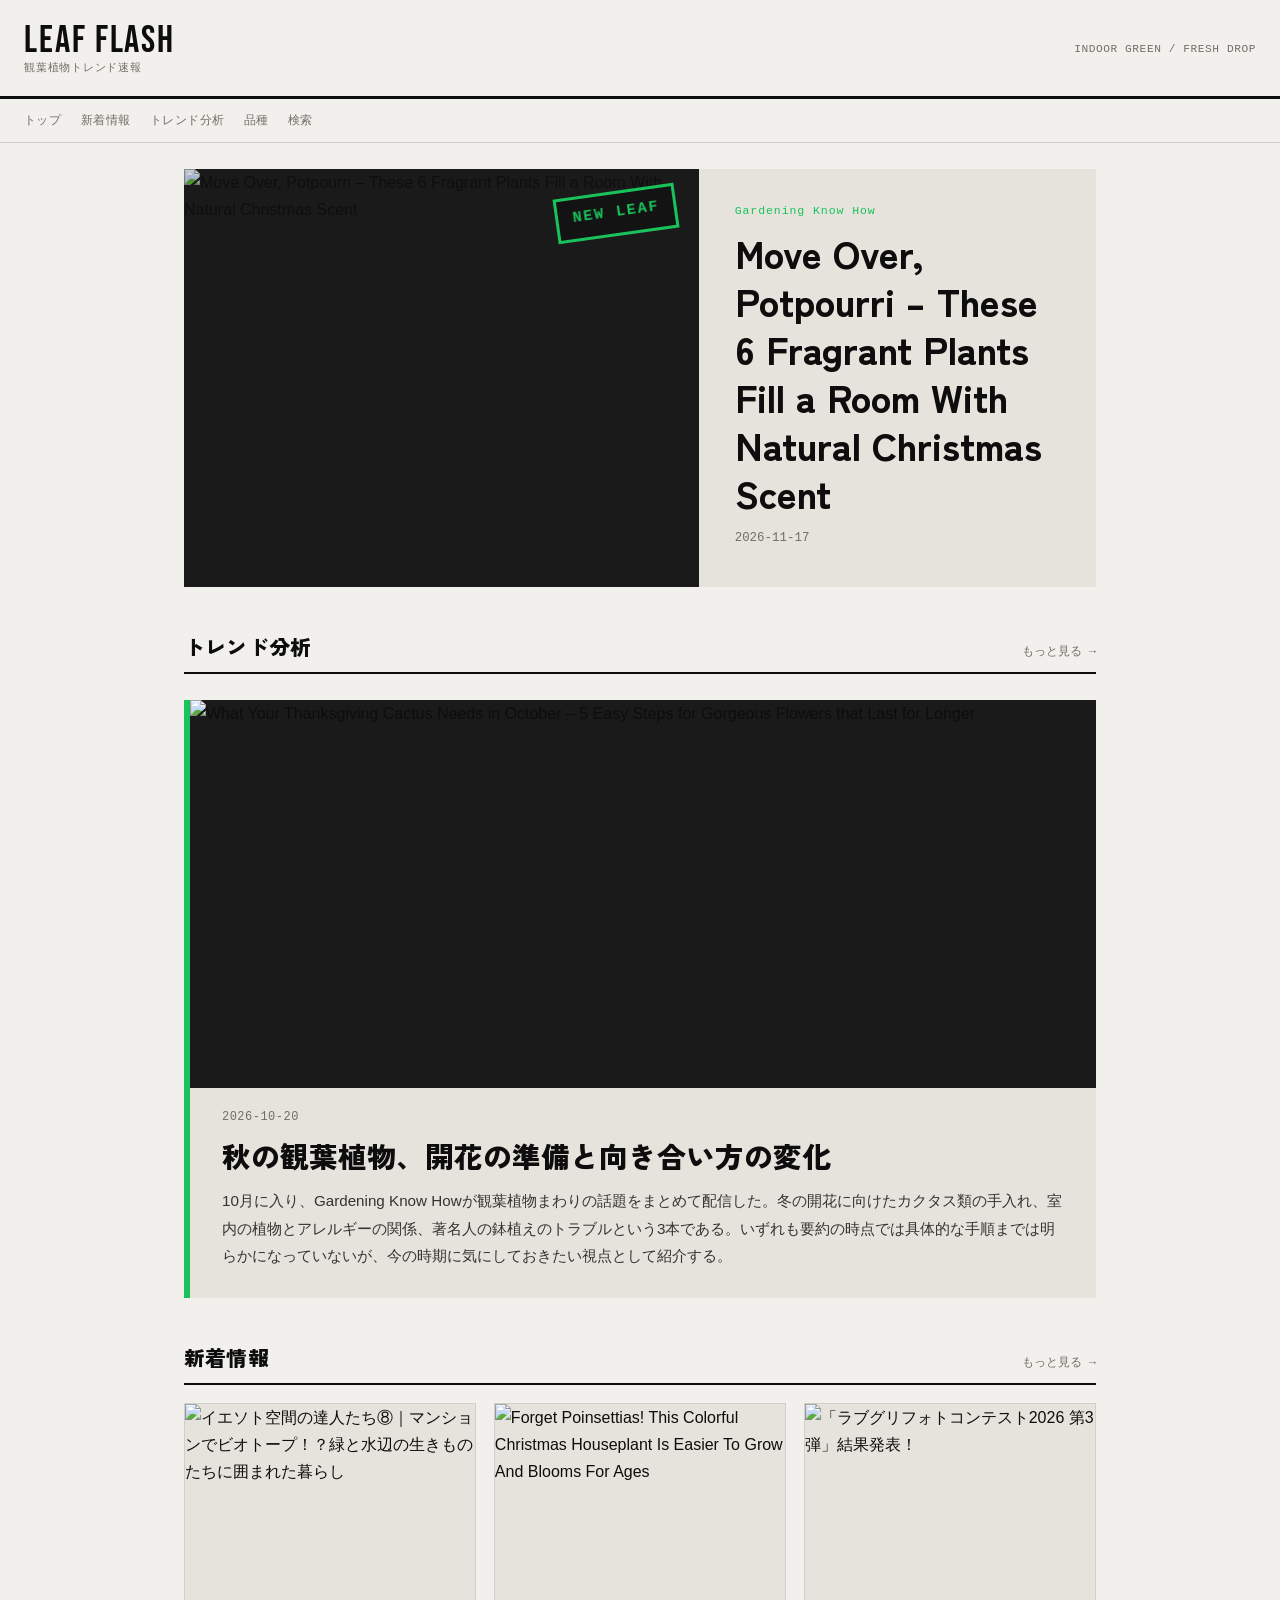
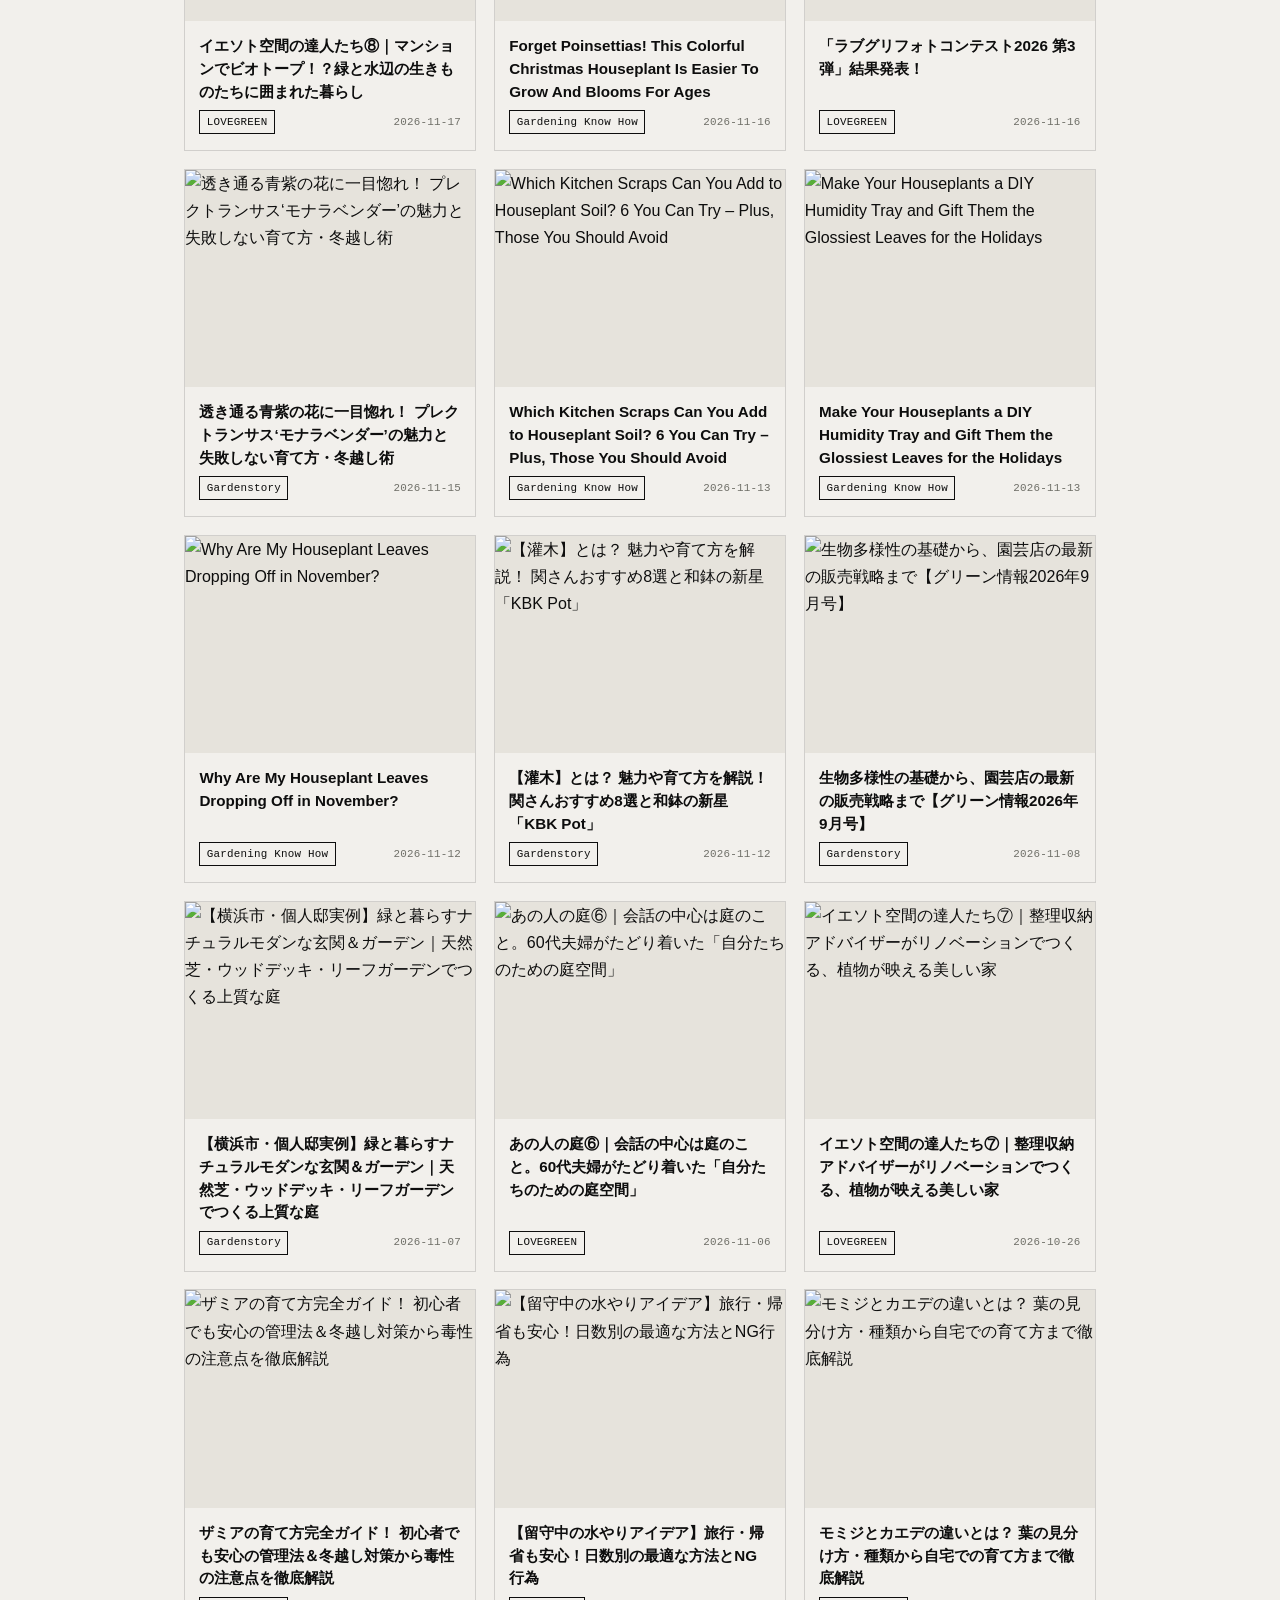
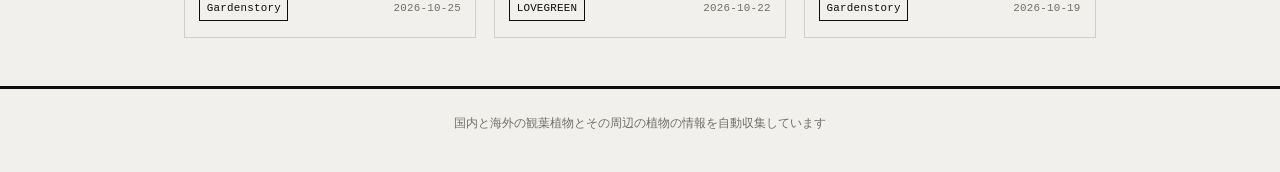
==== commit 6021ec60: "chore: update feed data and rebuild site" ====
--- a/docs/index.html
+++ b/docs/index.html
@@ -36,14 +36,14 @@
 
 
 
-<a class="hero" href="https://lovegreen.net/special/p385139/">
+<a class="hero" href="https://www.gardeningknowhow.com/garden-how-to/lifestyle/fragrant-christmas-plants-that-fill-your-home-with-festive-scent">
   <div class="hero-media">
-    <img src="https://lovegreen.net/wp-content/uploads/2026/11/1-e1794795408339.jpg" alt="イエソト空間の達人たち⑧｜マンションでビオトープ！？緑と水辺の生きものたちに囲まれた暮らし">
+    <img src="https://cdn.mos.cms.futurecdn.net/GmJiueZUavUgtzpVEAo29o-1920-80.jpg" alt="Move Over, Potpourri – These 6 Fragrant Plants Fill a Room With Natural Christmas Scent">
     <span class="stamp">NEW LEAF</span>
   </div>
   <div class="hero-body">
-    <div class="eyebrow">LOVEGREEN</div>
-    <h1>イエソト空間の達人たち⑧｜マンションでビオトープ！？緑と水辺の生きものたちに囲まれた暮らし</h1>
+    <div class="eyebrow">Gardening Know How</div>
+    <h1>Move Over, Potpourri – These 6 Fragrant Plants Fill a Room With Natural Christmas Scent</h1>
     <div class="meta">2026-11-17</div>
   </div>
 </a>
@@ -73,6 +73,19 @@
 </div>
 <div class="card-grid">
 
+  <a class="card" href="https://lovegreen.net/special/p385139/">
+    <div class="thumb">
+      <img src="https://lovegreen.net/wp-content/uploads/2026/11/1-e1794795408339.jpg" alt="イエソト空間の達人たち⑧｜マンションでビオトープ！？緑と水辺の生きものたちに囲まれた暮らし">
+    </div>
+    <div class="card-body">
+      <div class="card-title">イエソト空間の達人たち⑧｜マンションでビオトープ！？緑と水辺の生きものたちに囲まれた暮らし</div>
+      <div class="card-meta">
+        <span class="source-badge">LOVEGREEN</span>
+        <span>2026-11-17</span>
+      </div>
+    </div>
+  </a>
+
   <a class="card" href="https://www.gardeningknowhow.com/houseplants/forget-poinsettias-this-colorful-christmas-houseplant-is-easier-to-grow-and-blooms-for-ages">
     <div class="thumb">
       <img src="https://cdn.mos.cms.futurecdn.net/Lxj5cdX9Bh5wNTJmQydgyg-1920-80.png" alt="Forget Poinsettias! This Colorful Christmas Houseplant Is Easier To Grow And Blooms For Ages">
@@ -160,19 +173,6 @@
       <div class="card-meta">
         <span class="source-badge">Gardenstory</span>
         <span>2026-11-12</span>
-      </div>
-    </div>
-  </a>
-
-  <a class="card" href="https://www.gardeningknowhow.com/ornamental/christmas-cactus/dont-put-your-christmas-cactus-in-these-5-disaster-zone-spots">
-    <div class="thumb">
-      <img src="https://cdn.mos.cms.futurecdn.net/8KhbMB5o2K8VwaUXgVRZJC-1920-80.jpg" alt="Don&#39;t Put Your Christmas Cactus in These 5 Common Spots – You Risk Losing Holiday Blooms">
-    </div>
-    <div class="card-body">
-      <div class="card-title">Don&#39;t Put Your Christmas Cactus in These 5 Common Spots – You Risk Losing Holiday Blooms</div>
-      <div class="card-meta">
-        <span class="source-badge">Gardening Know How</span>
-        <span>2026-11-11</span>
       </div>
     </div>
   </a>
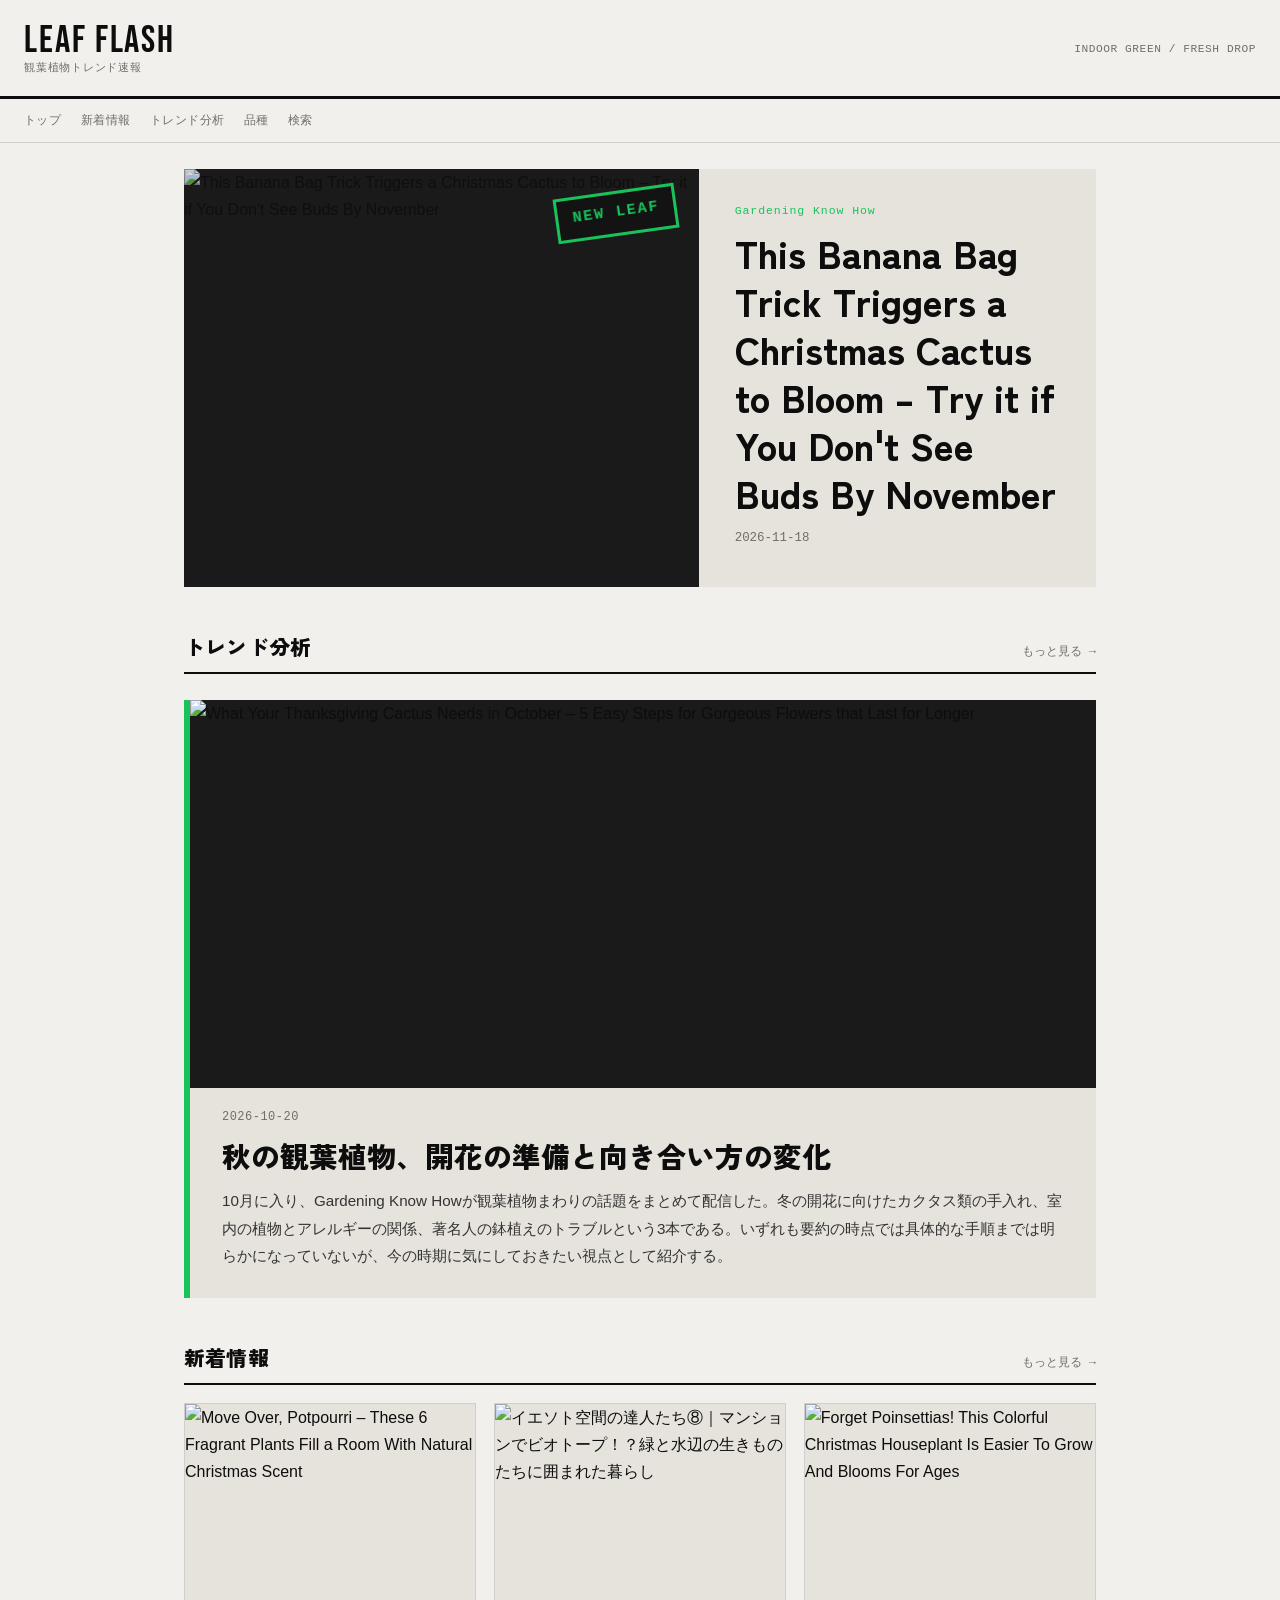
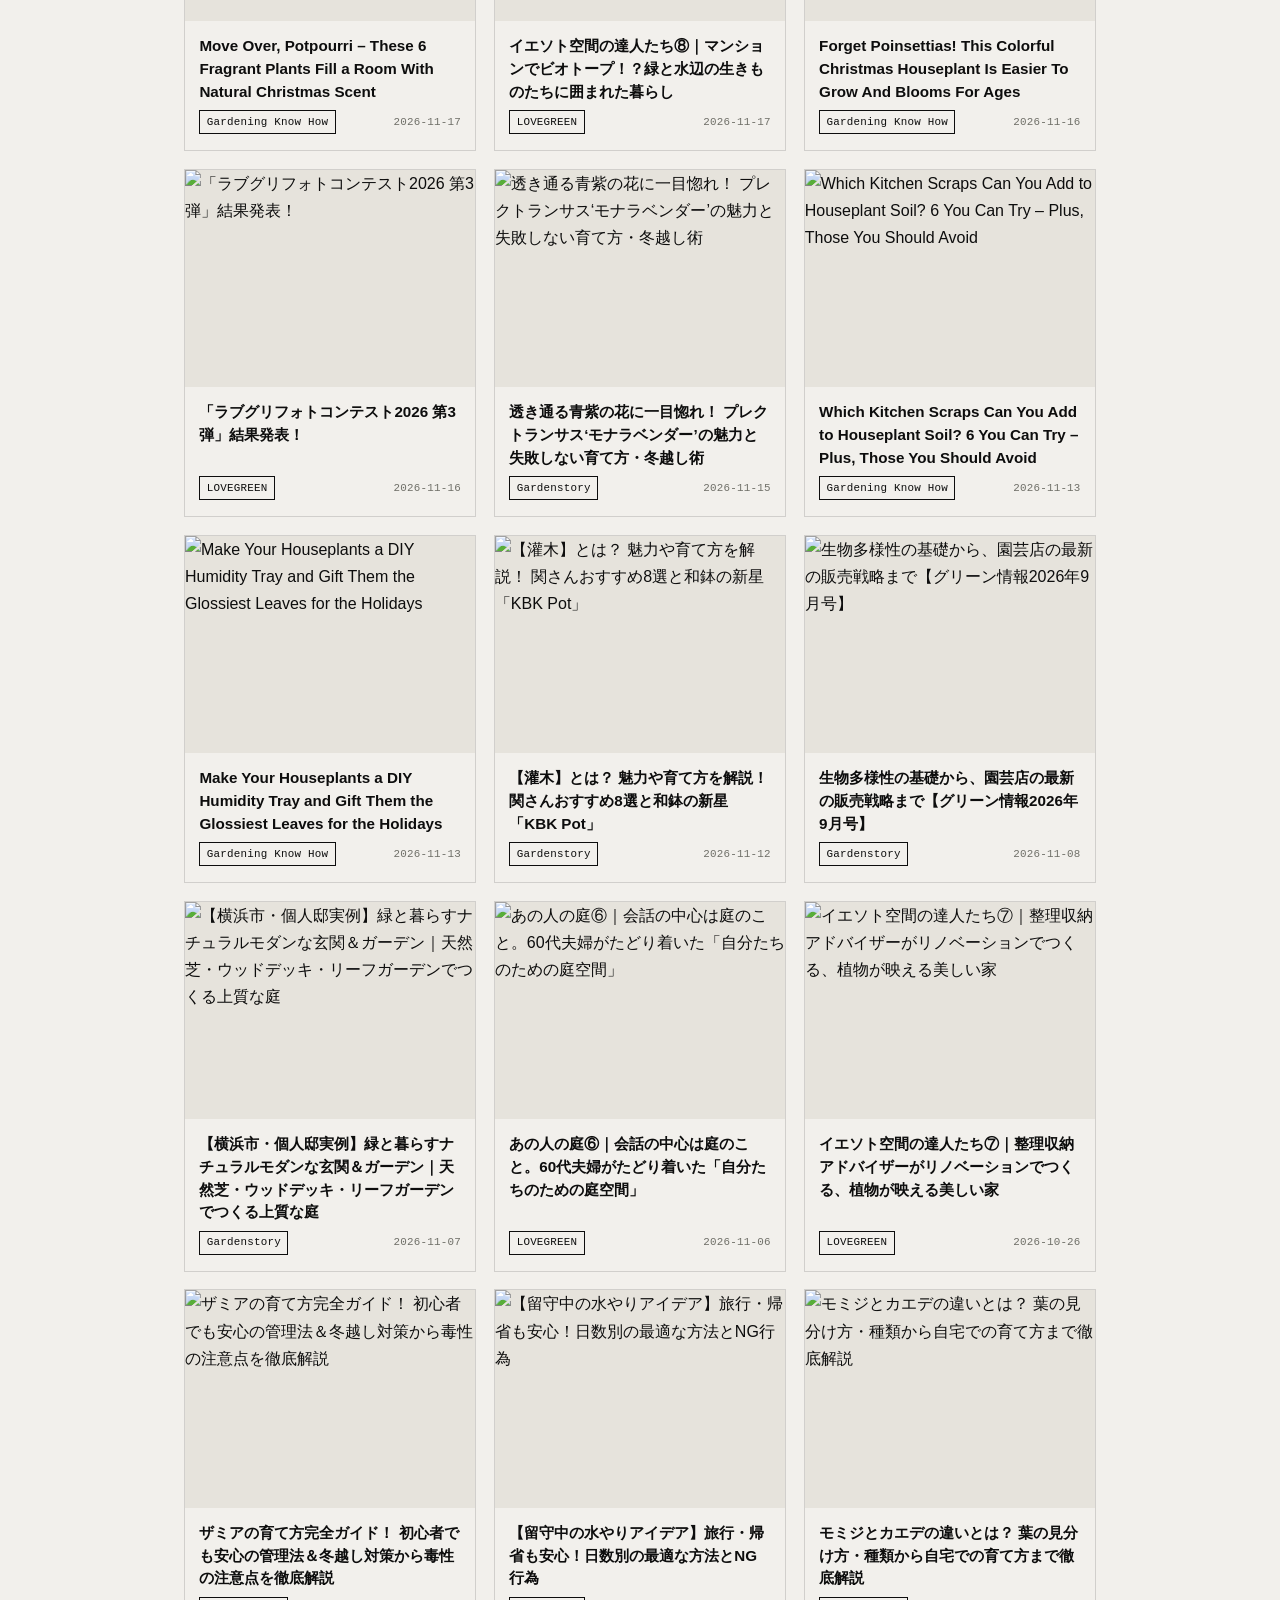
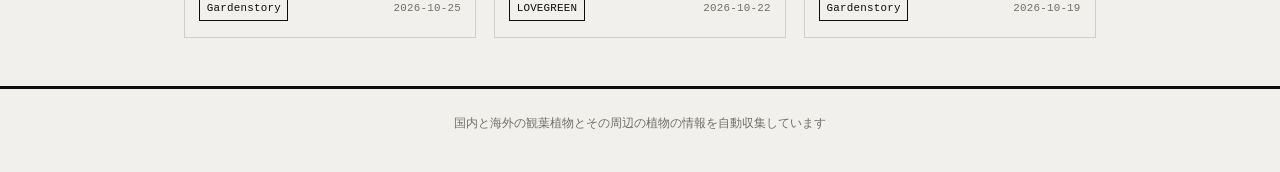
==== commit f6e48641: "chore: update feed data and rebuild site" ====
--- a/docs/index.html
+++ b/docs/index.html
@@ -36,15 +36,15 @@
 
 
 
-<a class="hero" href="https://www.gardeningknowhow.com/garden-how-to/lifestyle/fragrant-christmas-plants-that-fill-your-home-with-festive-scent">
+<a class="hero" href="https://www.gardeningknowhow.com/ornamental/christmas-cactus/the-banana-bag-trick-if-your-christmas-cactus-isnt-blooming">
   <div class="hero-media">
-    <img src="https://cdn.mos.cms.futurecdn.net/GmJiueZUavUgtzpVEAo29o-1920-80.jpg" alt="Move Over, Potpourri – These 6 Fragrant Plants Fill a Room With Natural Christmas Scent">
+    <img src="https://cdn.mos.cms.futurecdn.net/ychmQqS7RJ8au6GZdgeUxB-1920-80.jpg" alt="This Banana Bag Trick Triggers a Christmas Cactus to Bloom – Try it if You Don&#39;t See Buds By November">
     <span class="stamp">NEW LEAF</span>
   </div>
   <div class="hero-body">
     <div class="eyebrow">Gardening Know How</div>
-    <h1>Move Over, Potpourri – These 6 Fragrant Plants Fill a Room With Natural Christmas Scent</h1>
-    <div class="meta">2026-11-17</div>
+    <h1>This Banana Bag Trick Triggers a Christmas Cactus to Bloom – Try it if You Don&#39;t See Buds By November</h1>
+    <div class="meta">2026-11-18</div>
   </div>
 </a>
 
@@ -73,6 +73,19 @@
 </div>
 <div class="card-grid">
 
+  <a class="card" href="https://www.gardeningknowhow.com/garden-how-to/lifestyle/fragrant-christmas-plants-that-fill-your-home-with-festive-scent">
+    <div class="thumb">
+      <img src="https://cdn.mos.cms.futurecdn.net/GmJiueZUavUgtzpVEAo29o-1920-80.jpg" alt="Move Over, Potpourri – These 6 Fragrant Plants Fill a Room With Natural Christmas Scent">
+    </div>
+    <div class="card-body">
+      <div class="card-title">Move Over, Potpourri – These 6 Fragrant Plants Fill a Room With Natural Christmas Scent</div>
+      <div class="card-meta">
+        <span class="source-badge">Gardening Know How</span>
+        <span>2026-11-17</span>
+      </div>
+    </div>
+  </a>
+
   <a class="card" href="https://lovegreen.net/special/p385139/">
     <div class="thumb">
       <img src="https://lovegreen.net/wp-content/uploads/2026/11/1-e1794795408339.jpg" alt="イエソト空間の達人たち⑧｜マンションでビオトープ！？緑と水辺の生きものたちに囲まれた暮らし">
@@ -147,19 +160,6 @@
       <div class="card-meta">
         <span class="source-badge">Gardening Know How</span>
         <span>2026-11-13</span>
-      </div>
-    </div>
-  </a>
-
-  <a class="card" href="https://www.gardeningknowhow.com/houseplants/why-houseplant-leaves-drop-off-in-november">
-    <div class="thumb">
-      <img src="https://cdn.mos.cms.futurecdn.net/83wrsjDhaqPHS2VFY9ZAZm-1920-80.jpg" alt="Why Are My Houseplant Leaves Dropping Off in November?">
-    </div>
-    <div class="card-body">
-      <div class="card-title">Why Are My Houseplant Leaves Dropping Off in November?</div>
-      <div class="card-meta">
-        <span class="source-badge">Gardening Know How</span>
-        <span>2026-11-12</span>
       </div>
     </div>
   </a>
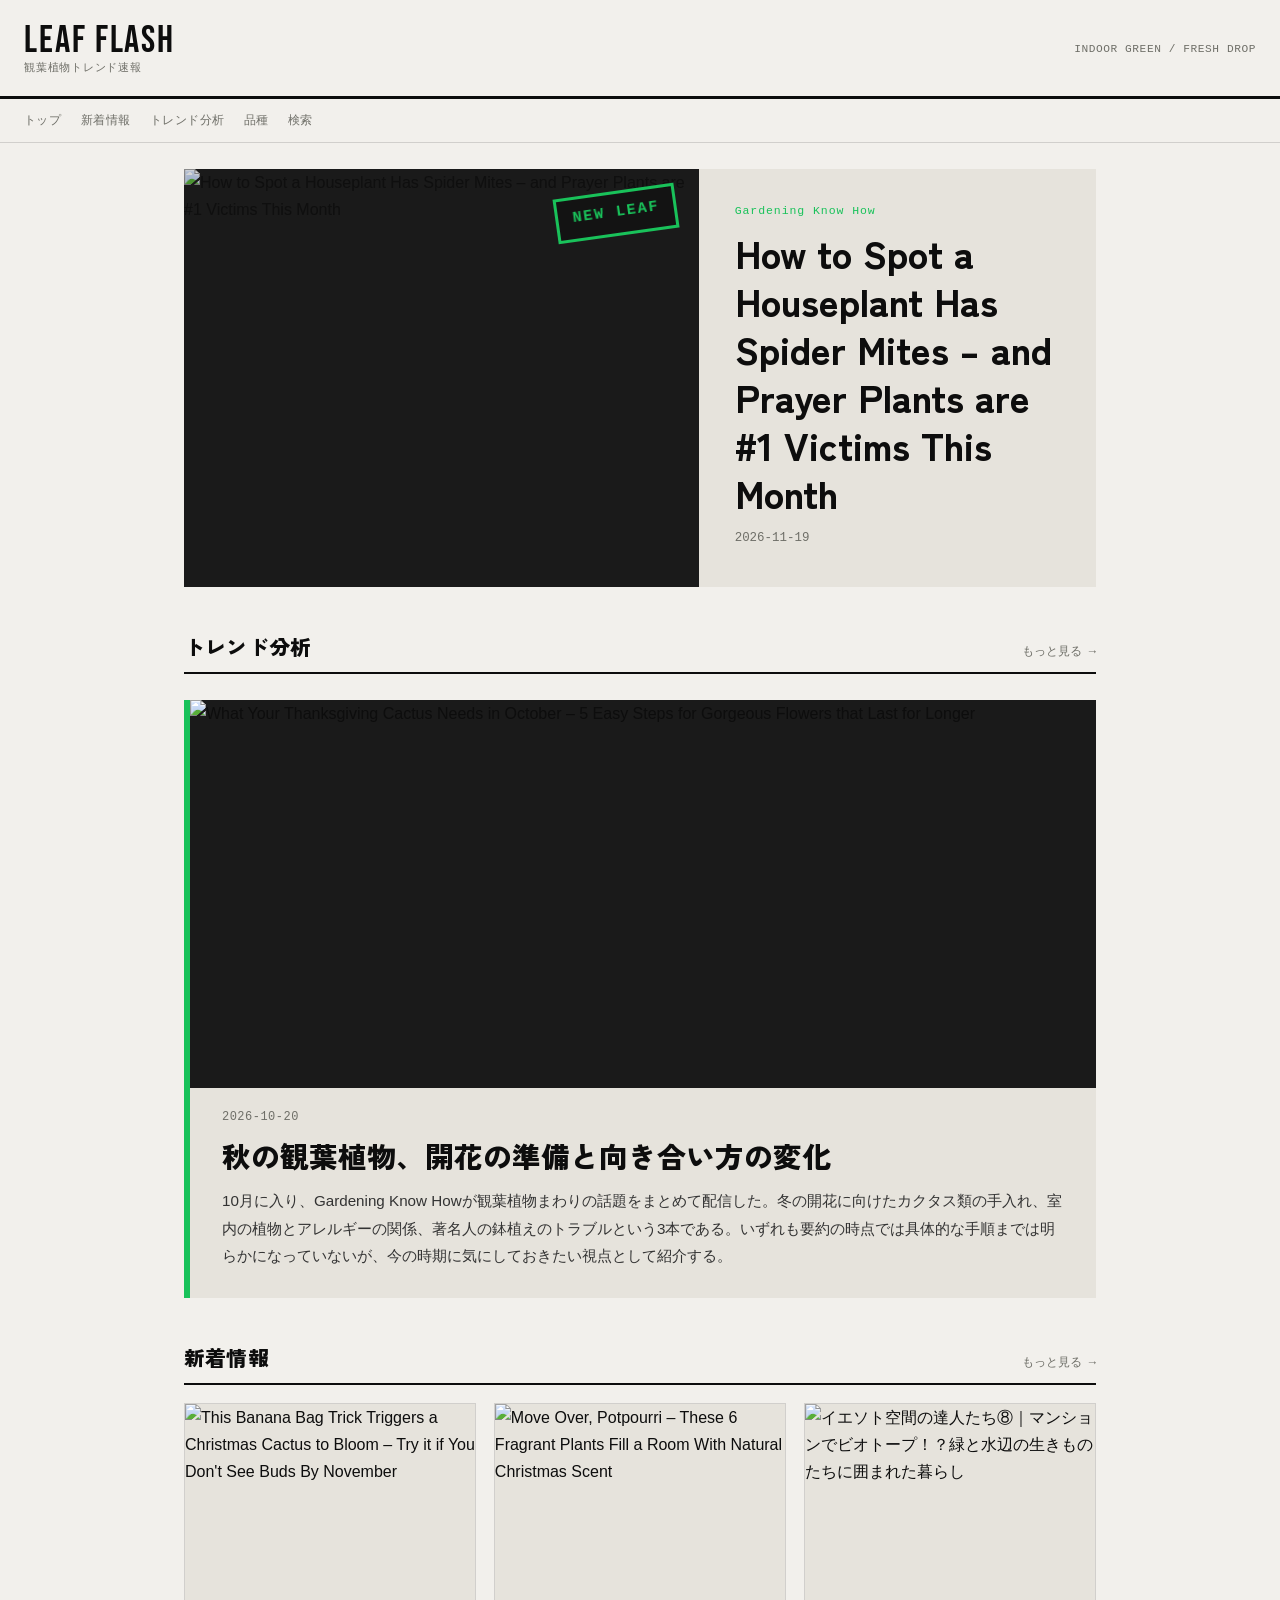
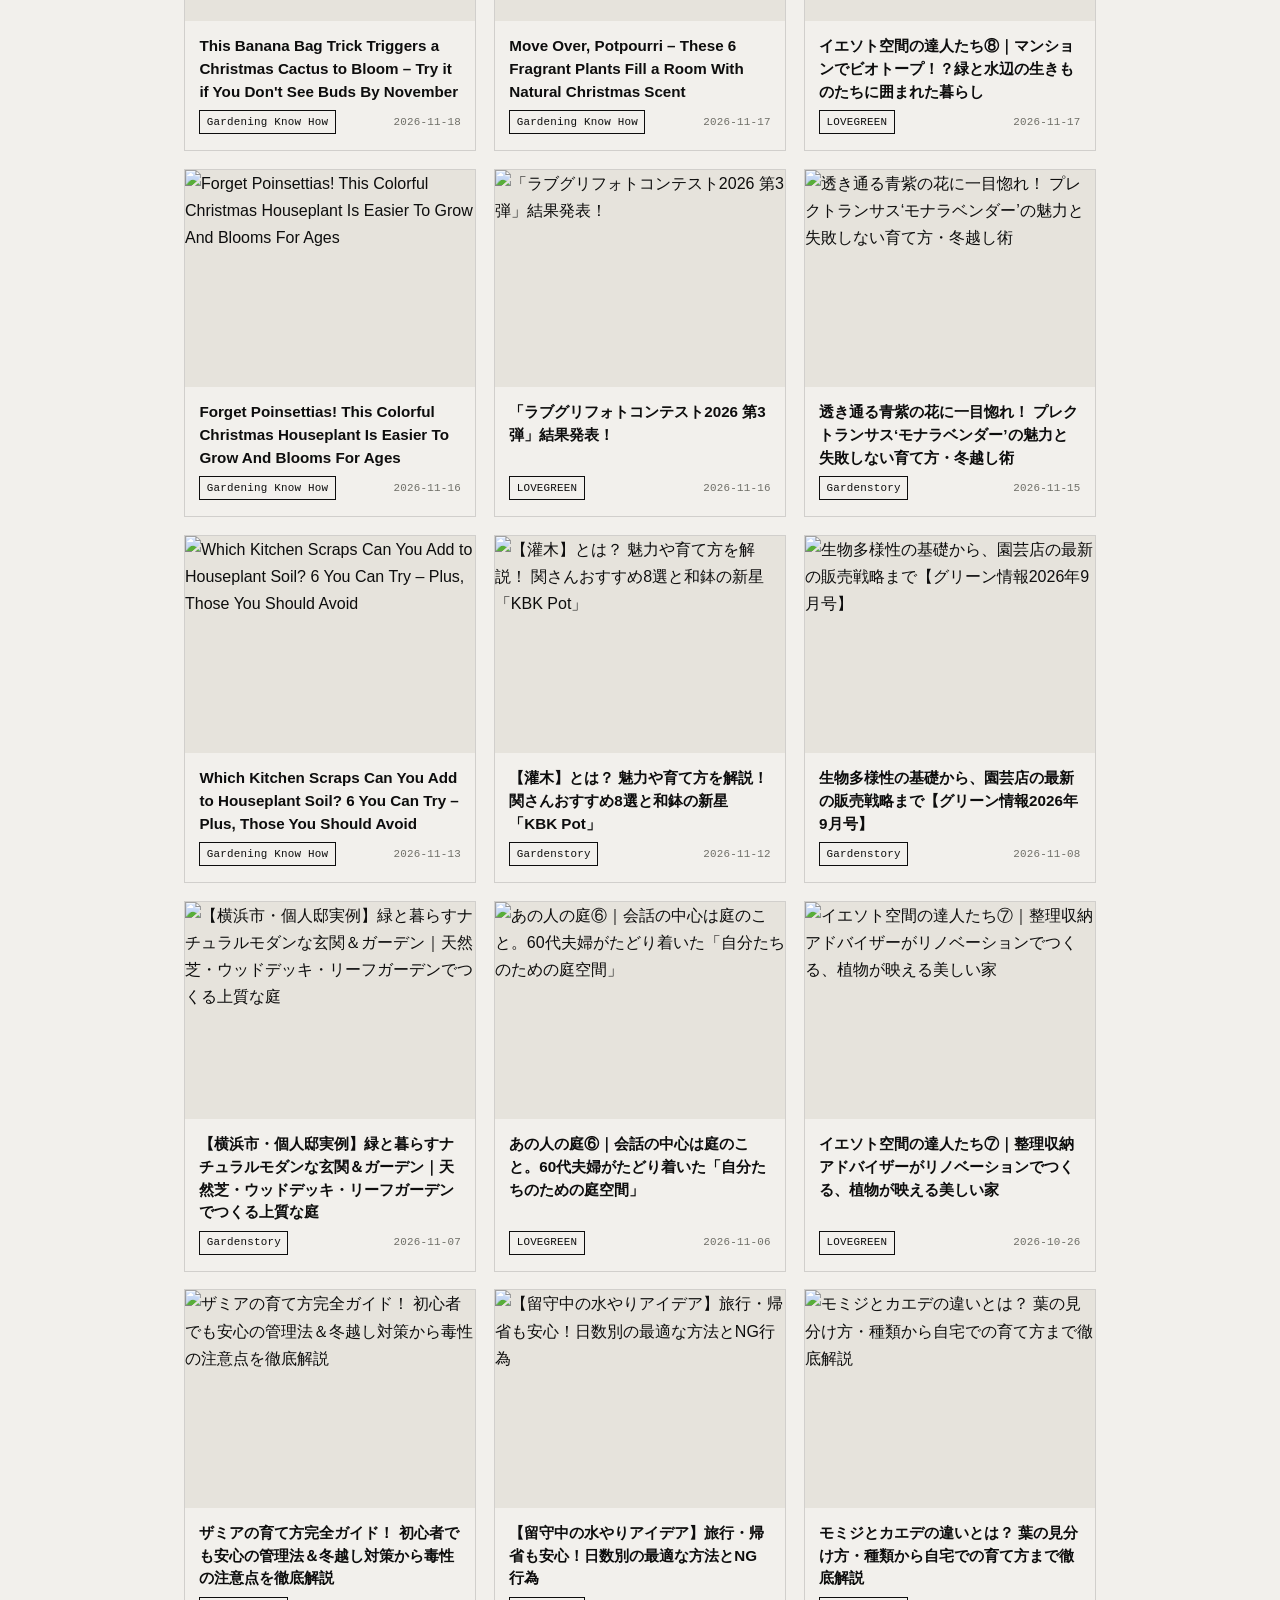
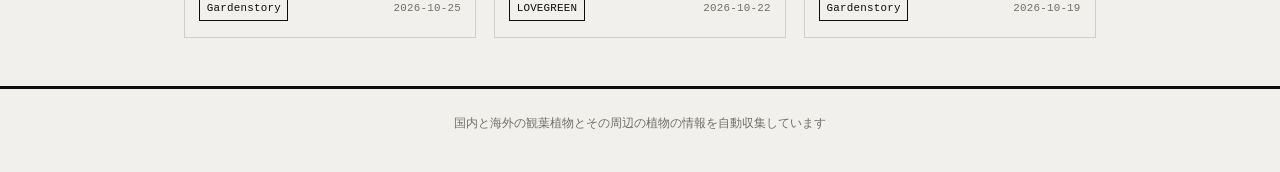
==== commit 421f80b3: "chore: update feed data and rebuild site" ====
--- a/docs/index.html
+++ b/docs/index.html
@@ -36,15 +36,15 @@
 
 
 
-<a class="hero" href="https://www.gardeningknowhow.com/ornamental/christmas-cactus/the-banana-bag-trick-if-your-christmas-cactus-isnt-blooming">
+<a class="hero" href="https://www.gardeningknowhow.com/houseplants/has-your-houseplant-got-spider-mites">
   <div class="hero-media">
-    <img src="https://cdn.mos.cms.futurecdn.net/ychmQqS7RJ8au6GZdgeUxB-1920-80.jpg" alt="This Banana Bag Trick Triggers a Christmas Cactus to Bloom – Try it if You Don&#39;t See Buds By November">
+    <img src="https://cdn.mos.cms.futurecdn.net/2GBsUFpBWUNS2PKx9SsvcC-1920-80.jpg" alt="How to Spot a Houseplant Has Spider Mites – and Prayer Plants are #1 Victims This Month">
     <span class="stamp">NEW LEAF</span>
   </div>
   <div class="hero-body">
     <div class="eyebrow">Gardening Know How</div>
-    <h1>This Banana Bag Trick Triggers a Christmas Cactus to Bloom – Try it if You Don&#39;t See Buds By November</h1>
-    <div class="meta">2026-11-18</div>
+    <h1>How to Spot a Houseplant Has Spider Mites – and Prayer Plants are #1 Victims This Month</h1>
+    <div class="meta">2026-11-19</div>
   </div>
 </a>
 
@@ -73,6 +73,19 @@
 </div>
 <div class="card-grid">
 
+  <a class="card" href="https://www.gardeningknowhow.com/ornamental/christmas-cactus/the-banana-bag-trick-if-your-christmas-cactus-isnt-blooming">
+    <div class="thumb">
+      <img src="https://cdn.mos.cms.futurecdn.net/ychmQqS7RJ8au6GZdgeUxB-1920-80.jpg" alt="This Banana Bag Trick Triggers a Christmas Cactus to Bloom – Try it if You Don&#39;t See Buds By November">
+    </div>
+    <div class="card-body">
+      <div class="card-title">This Banana Bag Trick Triggers a Christmas Cactus to Bloom – Try it if You Don&#39;t See Buds By November</div>
+      <div class="card-meta">
+        <span class="source-badge">Gardening Know How</span>
+        <span>2026-11-18</span>
+      </div>
+    </div>
+  </a>
+
   <a class="card" href="https://www.gardeningknowhow.com/garden-how-to/lifestyle/fragrant-christmas-plants-that-fill-your-home-with-festive-scent">
     <div class="thumb">
       <img src="https://cdn.mos.cms.futurecdn.net/GmJiueZUavUgtzpVEAo29o-1920-80.jpg" alt="Move Over, Potpourri – These 6 Fragrant Plants Fill a Room With Natural Christmas Scent">
@@ -144,19 +157,6 @@
     </div>
     <div class="card-body">
       <div class="card-title">Which Kitchen Scraps Can You Add to Houseplant Soil? 6 You Can Try – Plus, Those You Should Avoid</div>
-      <div class="card-meta">
-        <span class="source-badge">Gardening Know How</span>
-        <span>2026-11-13</span>
-      </div>
-    </div>
-  </a>
-
-  <a class="card" href="https://www.gardeningknowhow.com/houseplants/how-to-make-houseplants-diy-humidity-trays">
-    <div class="thumb">
-      <img src="https://cdn.mos.cms.futurecdn.net/kQYAoU6iiuWExvwwXYMJmd-1920-80.jpg" alt="Make Your Houseplants a DIY Humidity Tray and Gift Them the Glossiest Leaves for the Holidays">
-    </div>
-    <div class="card-body">
-      <div class="card-title">Make Your Houseplants a DIY Humidity Tray and Gift Them the Glossiest Leaves for the Holidays</div>
       <div class="card-meta">
         <span class="source-badge">Gardening Know How</span>
         <span>2026-11-13</span>
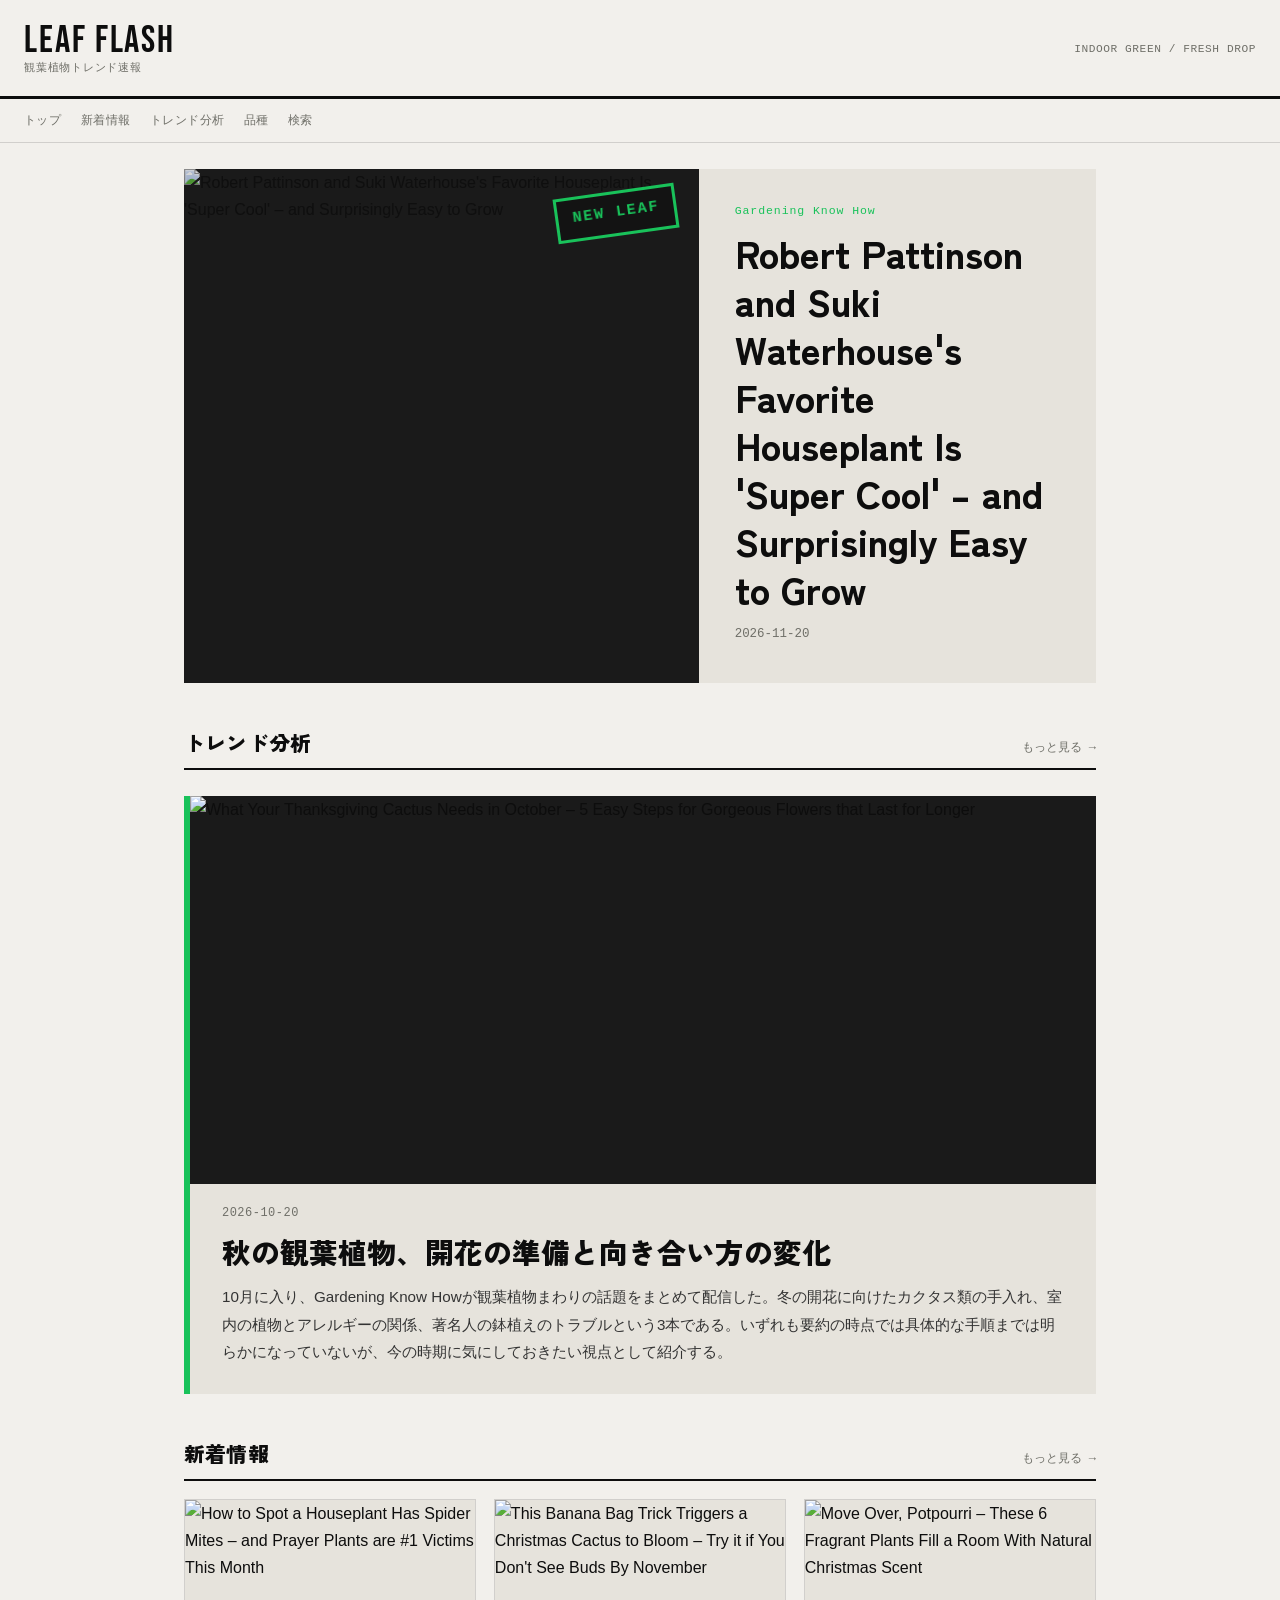
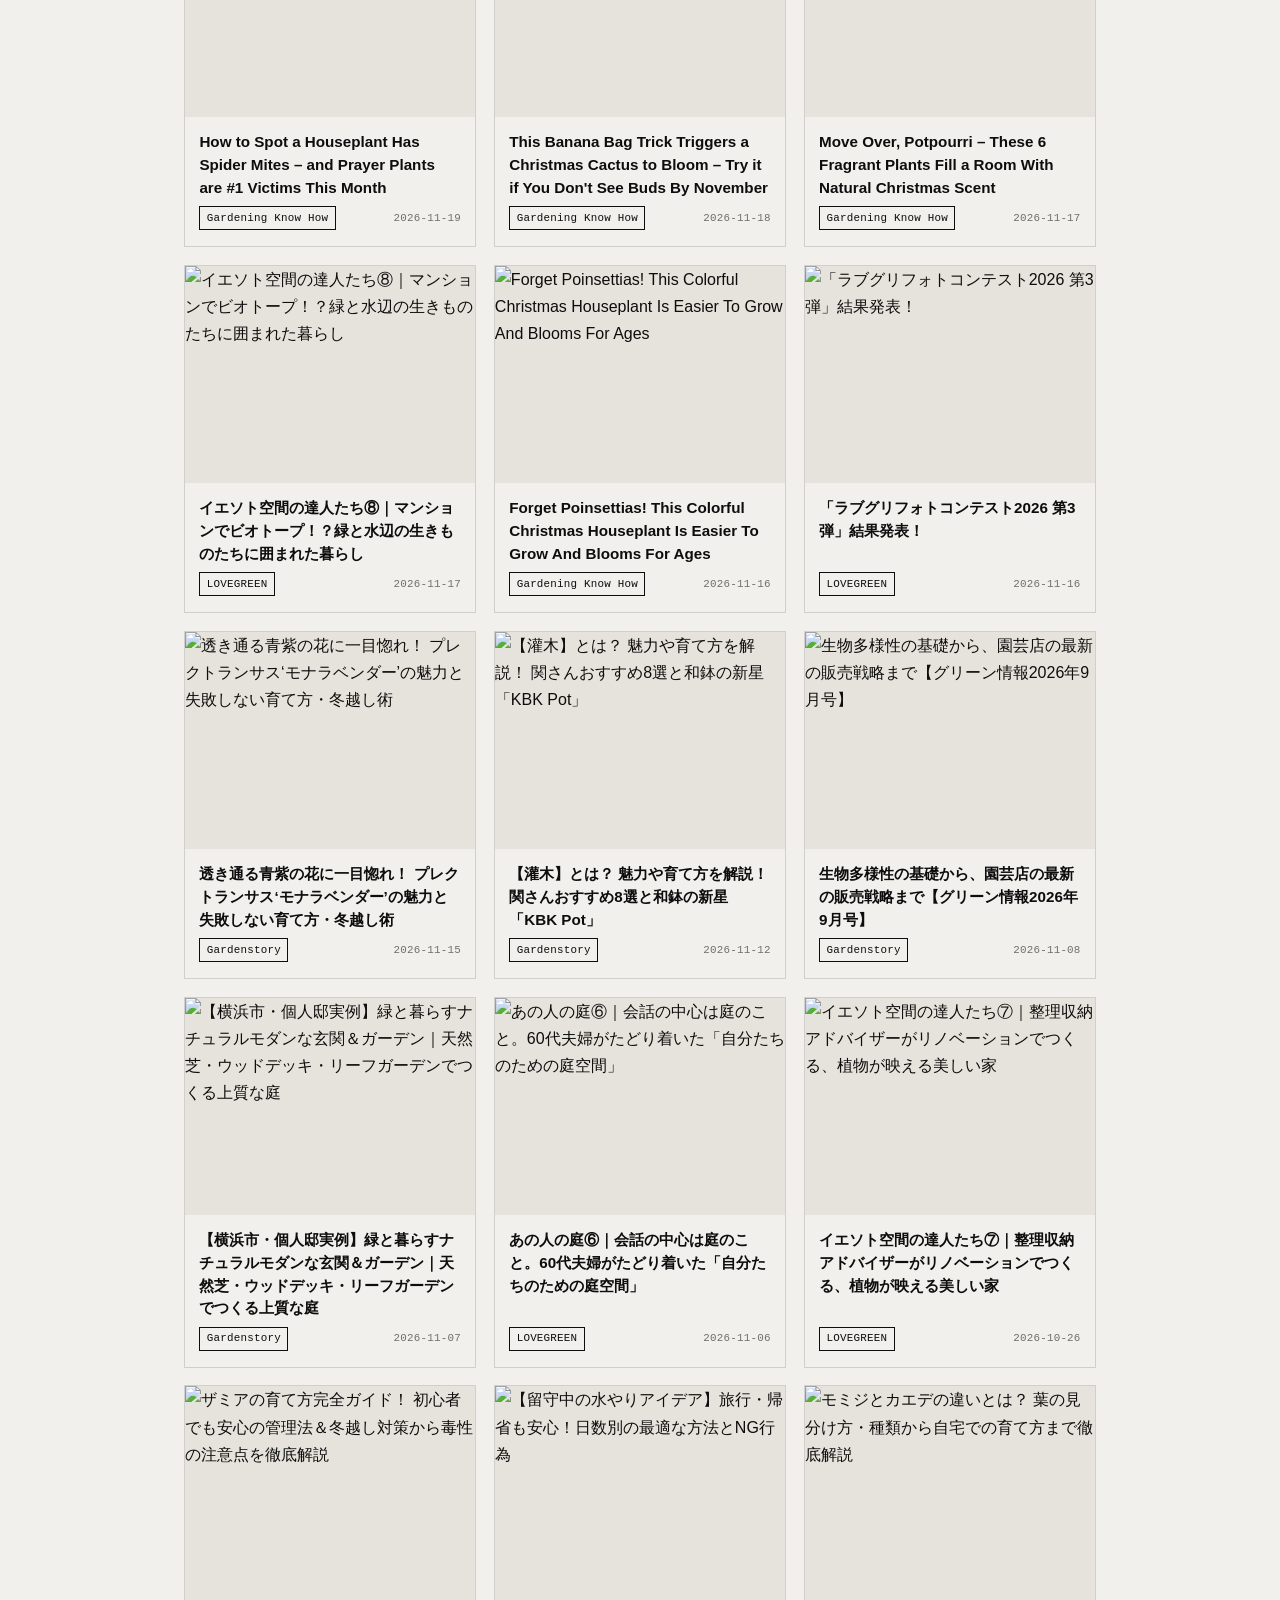
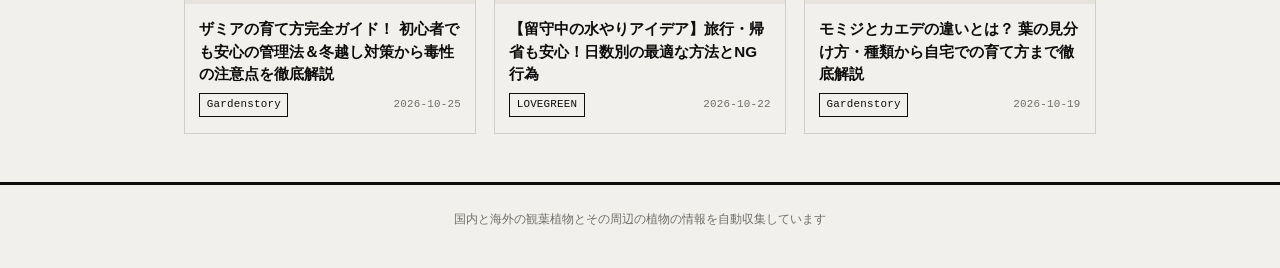
==== commit 8ac713e5: "chore: update feed data and rebuild site" ====
--- a/docs/index.html
+++ b/docs/index.html
@@ -36,15 +36,15 @@
 
 
 
-<a class="hero" href="https://www.gardeningknowhow.com/houseplants/has-your-houseplant-got-spider-mites">
+<a class="hero" href="https://www.gardeningknowhow.com/houseplants/robert-pattinson-suki-waterhouse-houseplant">
   <div class="hero-media">
-    <img src="https://cdn.mos.cms.futurecdn.net/2GBsUFpBWUNS2PKx9SsvcC-1920-80.jpg" alt="How to Spot a Houseplant Has Spider Mites – and Prayer Plants are #1 Victims This Month">
+    <img src="https://cdn.mos.cms.futurecdn.net/oSzbnwLiDV44QkWEQWXFvC-1920-80.png" alt="Robert Pattinson and Suki Waterhouse&#39;s Favorite Houseplant Is &#39;Super Cool&#39; – and Surprisingly Easy to Grow">
     <span class="stamp">NEW LEAF</span>
   </div>
   <div class="hero-body">
     <div class="eyebrow">Gardening Know How</div>
-    <h1>How to Spot a Houseplant Has Spider Mites – and Prayer Plants are #1 Victims This Month</h1>
-    <div class="meta">2026-11-19</div>
+    <h1>Robert Pattinson and Suki Waterhouse&#39;s Favorite Houseplant Is &#39;Super Cool&#39; – and Surprisingly Easy to Grow</h1>
+    <div class="meta">2026-11-20</div>
   </div>
 </a>
 
@@ -73,6 +73,19 @@
 </div>
 <div class="card-grid">
 
+  <a class="card" href="https://www.gardeningknowhow.com/houseplants/has-your-houseplant-got-spider-mites">
+    <div class="thumb">
+      <img src="https://cdn.mos.cms.futurecdn.net/2GBsUFpBWUNS2PKx9SsvcC-1920-80.jpg" alt="How to Spot a Houseplant Has Spider Mites – and Prayer Plants are #1 Victims This Month">
+    </div>
+    <div class="card-body">
+      <div class="card-title">How to Spot a Houseplant Has Spider Mites – and Prayer Plants are #1 Victims This Month</div>
+      <div class="card-meta">
+        <span class="source-badge">Gardening Know How</span>
+        <span>2026-11-19</span>
+      </div>
+    </div>
+  </a>
+
   <a class="card" href="https://www.gardeningknowhow.com/ornamental/christmas-cactus/the-banana-bag-trick-if-your-christmas-cactus-isnt-blooming">
     <div class="thumb">
       <img src="https://cdn.mos.cms.futurecdn.net/ychmQqS7RJ8au6GZdgeUxB-1920-80.jpg" alt="This Banana Bag Trick Triggers a Christmas Cactus to Bloom – Try it if You Don&#39;t See Buds By November">
@@ -147,19 +160,6 @@
       <div class="card-meta">
         <span class="source-badge">Gardenstory</span>
         <span>2026-11-15</span>
-      </div>
-    </div>
-  </a>
-
-  <a class="card" href="https://www.gardeningknowhow.com/houseplants/kitchen-scraps-you-can-add-to-houseplant-soil">
-    <div class="thumb">
-      <img src="https://cdn.mos.cms.futurecdn.net/tS3aQnv3XF6BQLn9Wp2Aua-1920-80.jpg" alt="Which Kitchen Scraps Can You Add to Houseplant Soil? 6 You Can Try – Plus, Those You Should Avoid">
-    </div>
-    <div class="card-body">
-      <div class="card-title">Which Kitchen Scraps Can You Add to Houseplant Soil? 6 You Can Try – Plus, Those You Should Avoid</div>
-      <div class="card-meta">
-        <span class="source-badge">Gardening Know How</span>
-        <span>2026-11-13</span>
       </div>
     </div>
   </a>
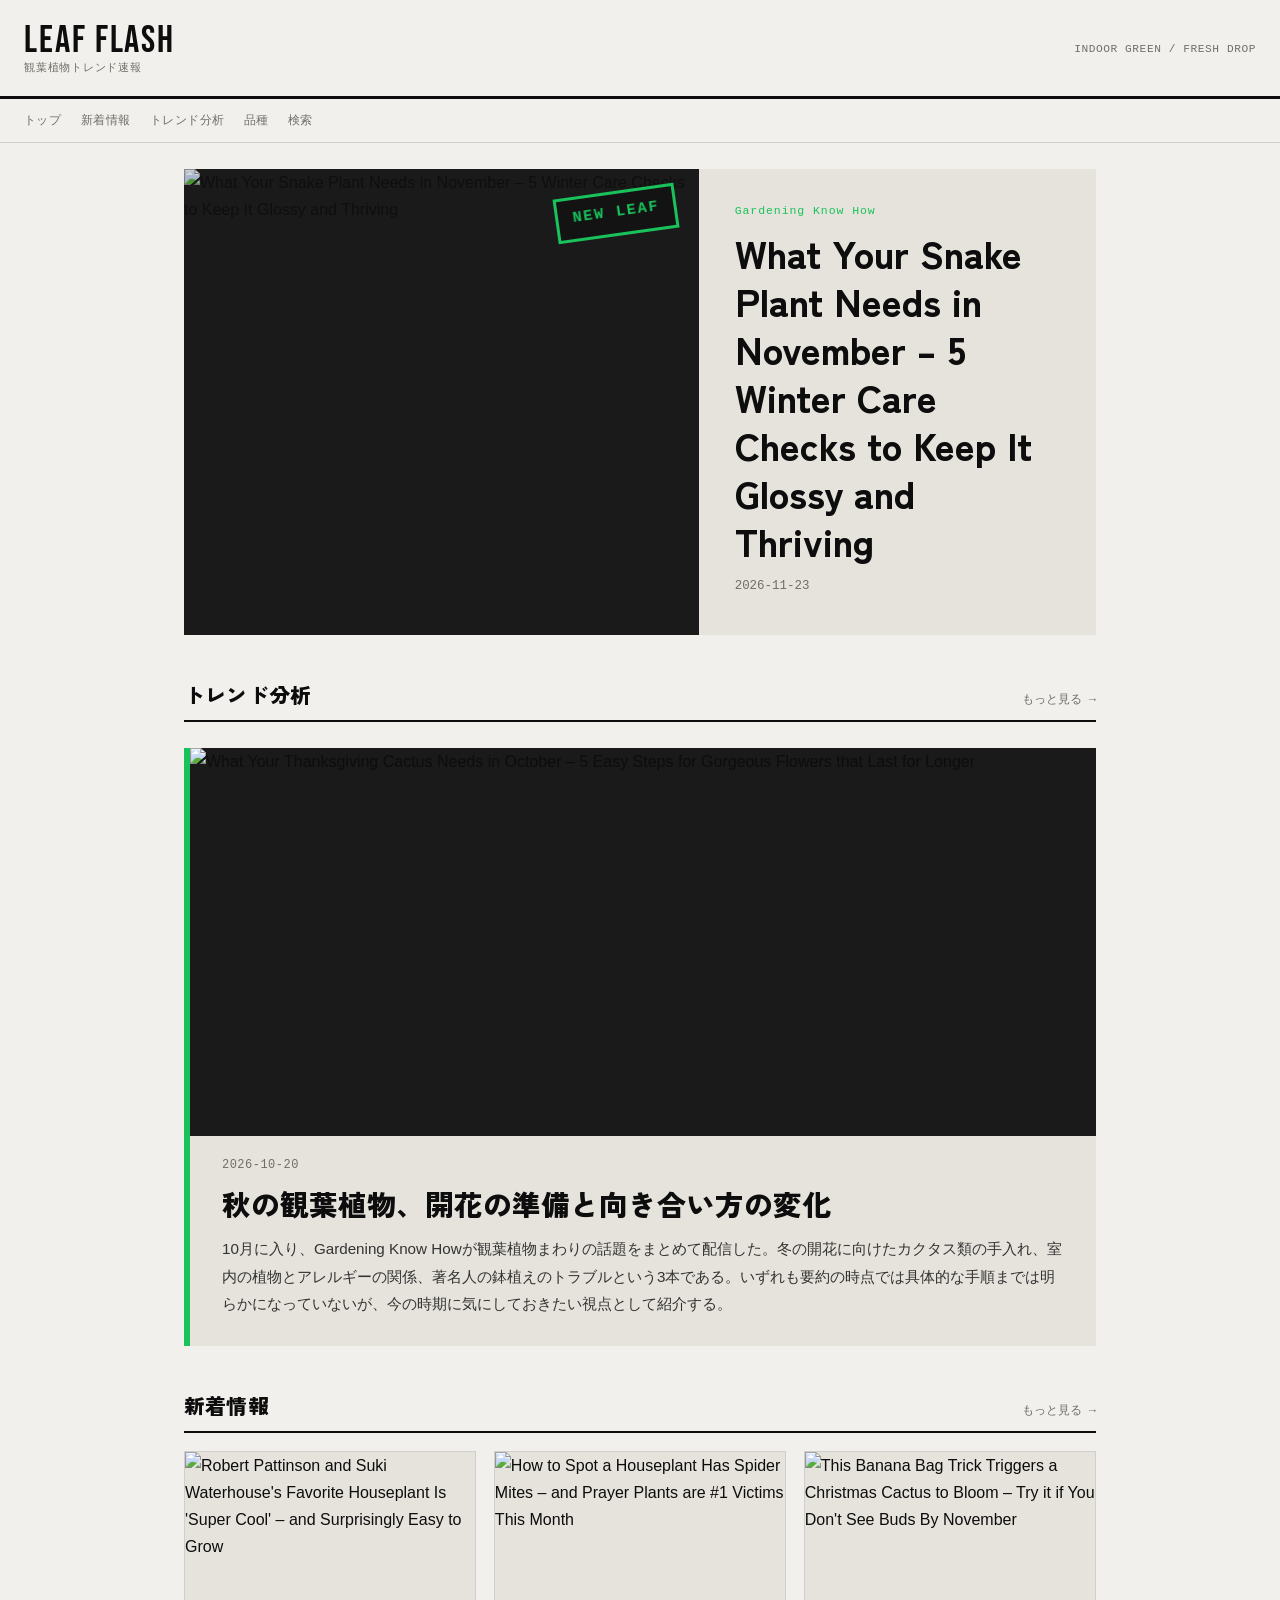
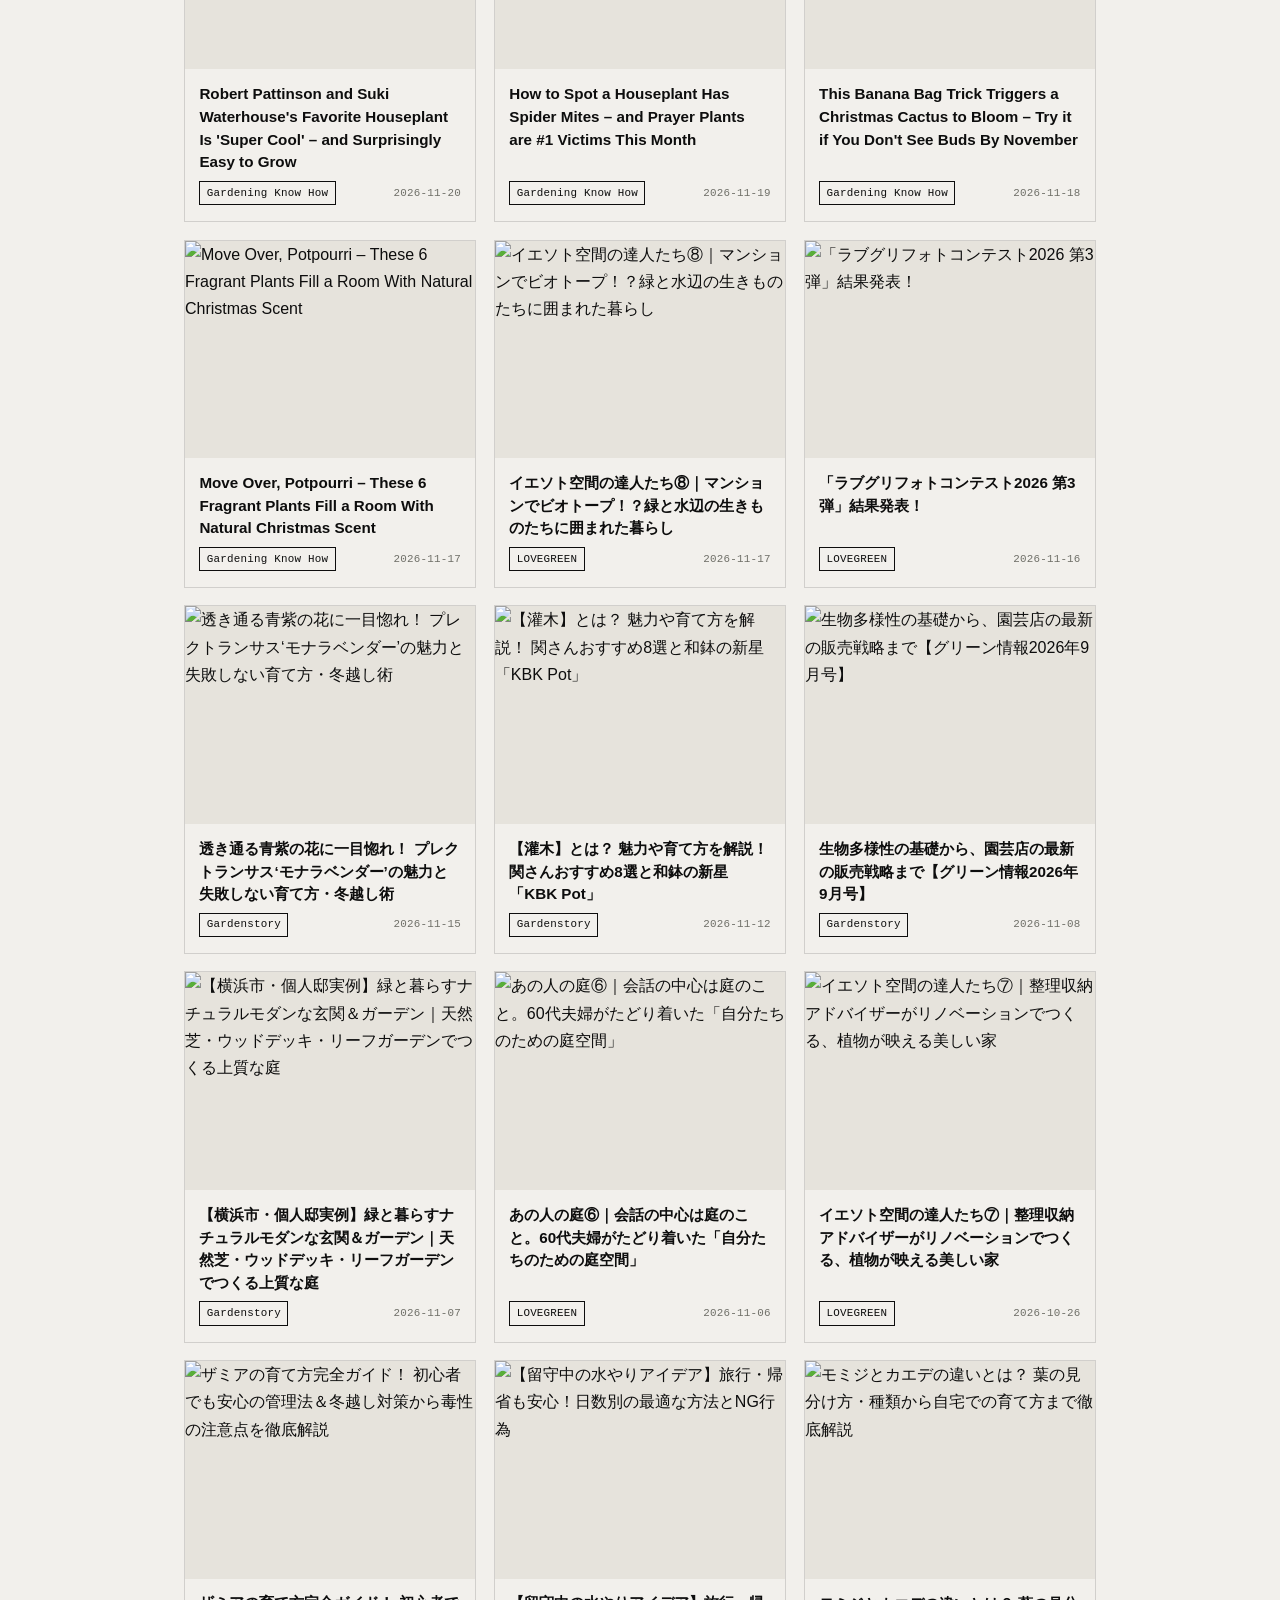
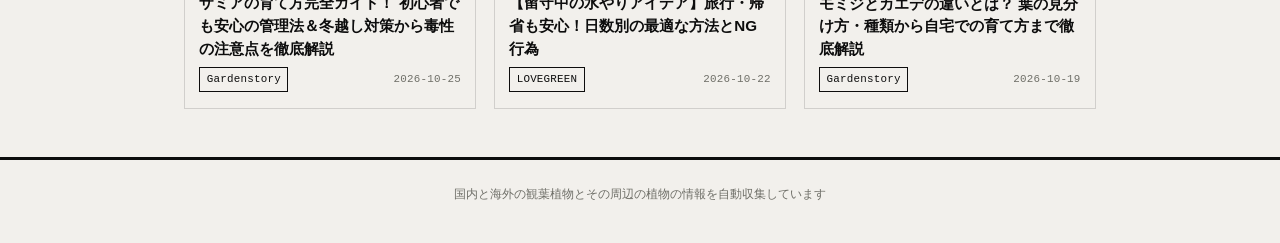
==== commit bed30586: "chore: update feed data and rebuild site" ====
--- a/docs/index.html
+++ b/docs/index.html
@@ -36,15 +36,15 @@
 
 
 
-<a class="hero" href="https://www.gardeningknowhow.com/houseplants/robert-pattinson-suki-waterhouse-houseplant">
+<a class="hero" href="https://www.gardeningknowhow.com/houseplants/what-snake-plants-need-in-november">
   <div class="hero-media">
-    <img src="https://cdn.mos.cms.futurecdn.net/oSzbnwLiDV44QkWEQWXFvC-1920-80.png" alt="Robert Pattinson and Suki Waterhouse&#39;s Favorite Houseplant Is &#39;Super Cool&#39; – and Surprisingly Easy to Grow">
+    <img src="https://cdn.mos.cms.futurecdn.net/CTDPDpojf8but2FG2QVYPY-1920-80.jpg" alt="What Your Snake Plant Needs in November – 5 Winter Care Checks to Keep It Glossy and Thriving">
     <span class="stamp">NEW LEAF</span>
   </div>
   <div class="hero-body">
     <div class="eyebrow">Gardening Know How</div>
-    <h1>Robert Pattinson and Suki Waterhouse&#39;s Favorite Houseplant Is &#39;Super Cool&#39; – and Surprisingly Easy to Grow</h1>
-    <div class="meta">2026-11-20</div>
+    <h1>What Your Snake Plant Needs in November – 5 Winter Care Checks to Keep It Glossy and Thriving</h1>
+    <div class="meta">2026-11-23</div>
   </div>
 </a>
 
@@ -73,6 +73,19 @@
 </div>
 <div class="card-grid">
 
+  <a class="card" href="https://www.gardeningknowhow.com/houseplants/robert-pattinson-suki-waterhouse-houseplant">
+    <div class="thumb">
+      <img src="https://cdn.mos.cms.futurecdn.net/oSzbnwLiDV44QkWEQWXFvC-1920-80.png" alt="Robert Pattinson and Suki Waterhouse&#39;s Favorite Houseplant Is &#39;Super Cool&#39; – and Surprisingly Easy to Grow">
+    </div>
+    <div class="card-body">
+      <div class="card-title">Robert Pattinson and Suki Waterhouse&#39;s Favorite Houseplant Is &#39;Super Cool&#39; – and Surprisingly Easy to Grow</div>
+      <div class="card-meta">
+        <span class="source-badge">Gardening Know How</span>
+        <span>2026-11-20</span>
+      </div>
+    </div>
+  </a>
+
   <a class="card" href="https://www.gardeningknowhow.com/houseplants/has-your-houseplant-got-spider-mites">
     <div class="thumb">
       <img src="https://cdn.mos.cms.futurecdn.net/2GBsUFpBWUNS2PKx9SsvcC-1920-80.jpg" alt="How to Spot a Houseplant Has Spider Mites – and Prayer Plants are #1 Victims This Month">
@@ -121,19 +134,6 @@
       <div class="card-meta">
         <span class="source-badge">LOVEGREEN</span>
         <span>2026-11-17</span>
-      </div>
-    </div>
-  </a>
-
-  <a class="card" href="https://www.gardeningknowhow.com/houseplants/forget-poinsettias-this-colorful-christmas-houseplant-is-easier-to-grow-and-blooms-for-ages">
-    <div class="thumb">
-      <img src="https://cdn.mos.cms.futurecdn.net/Lxj5cdX9Bh5wNTJmQydgyg-1920-80.png" alt="Forget Poinsettias! This Colorful Christmas Houseplant Is Easier To Grow And Blooms For Ages">
-    </div>
-    <div class="card-body">
-      <div class="card-title">Forget Poinsettias! This Colorful Christmas Houseplant Is Easier To Grow And Blooms For Ages</div>
-      <div class="card-meta">
-        <span class="source-badge">Gardening Know How</span>
-        <span>2026-11-16</span>
       </div>
     </div>
   </a>
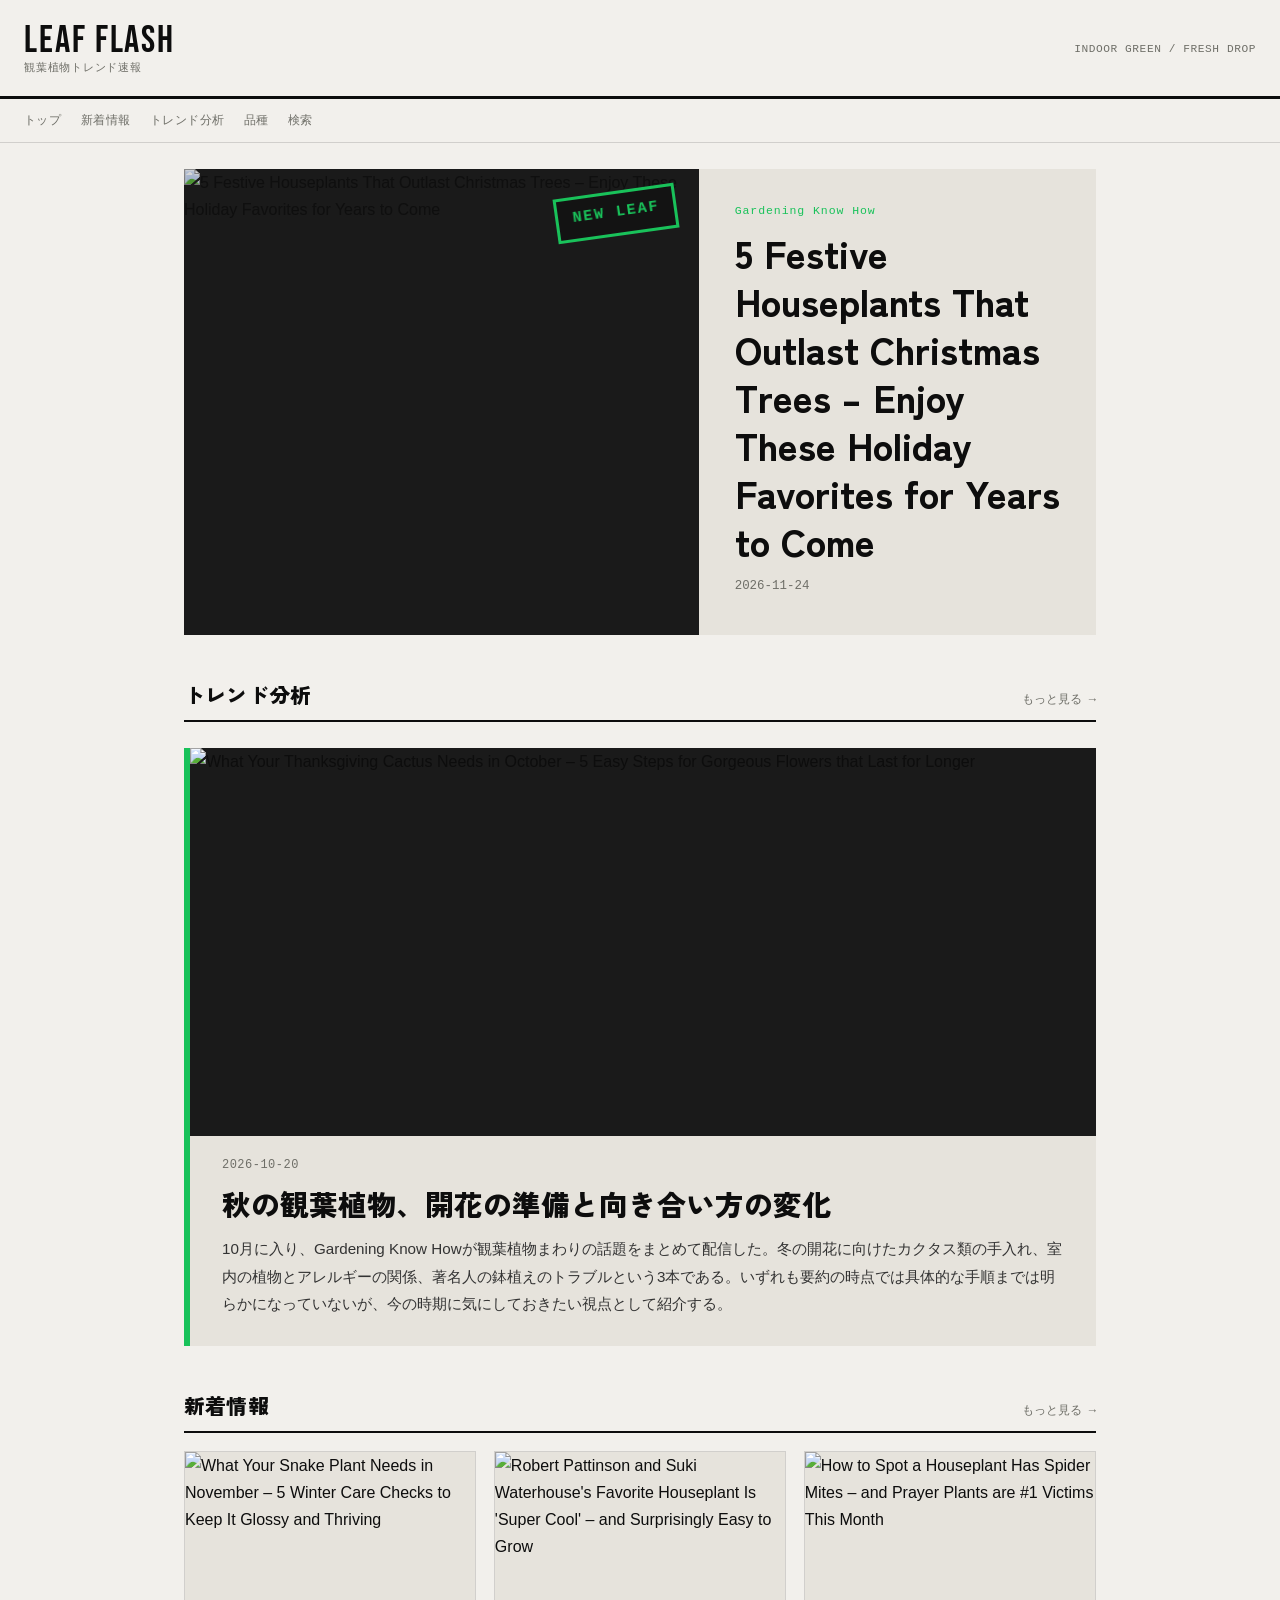
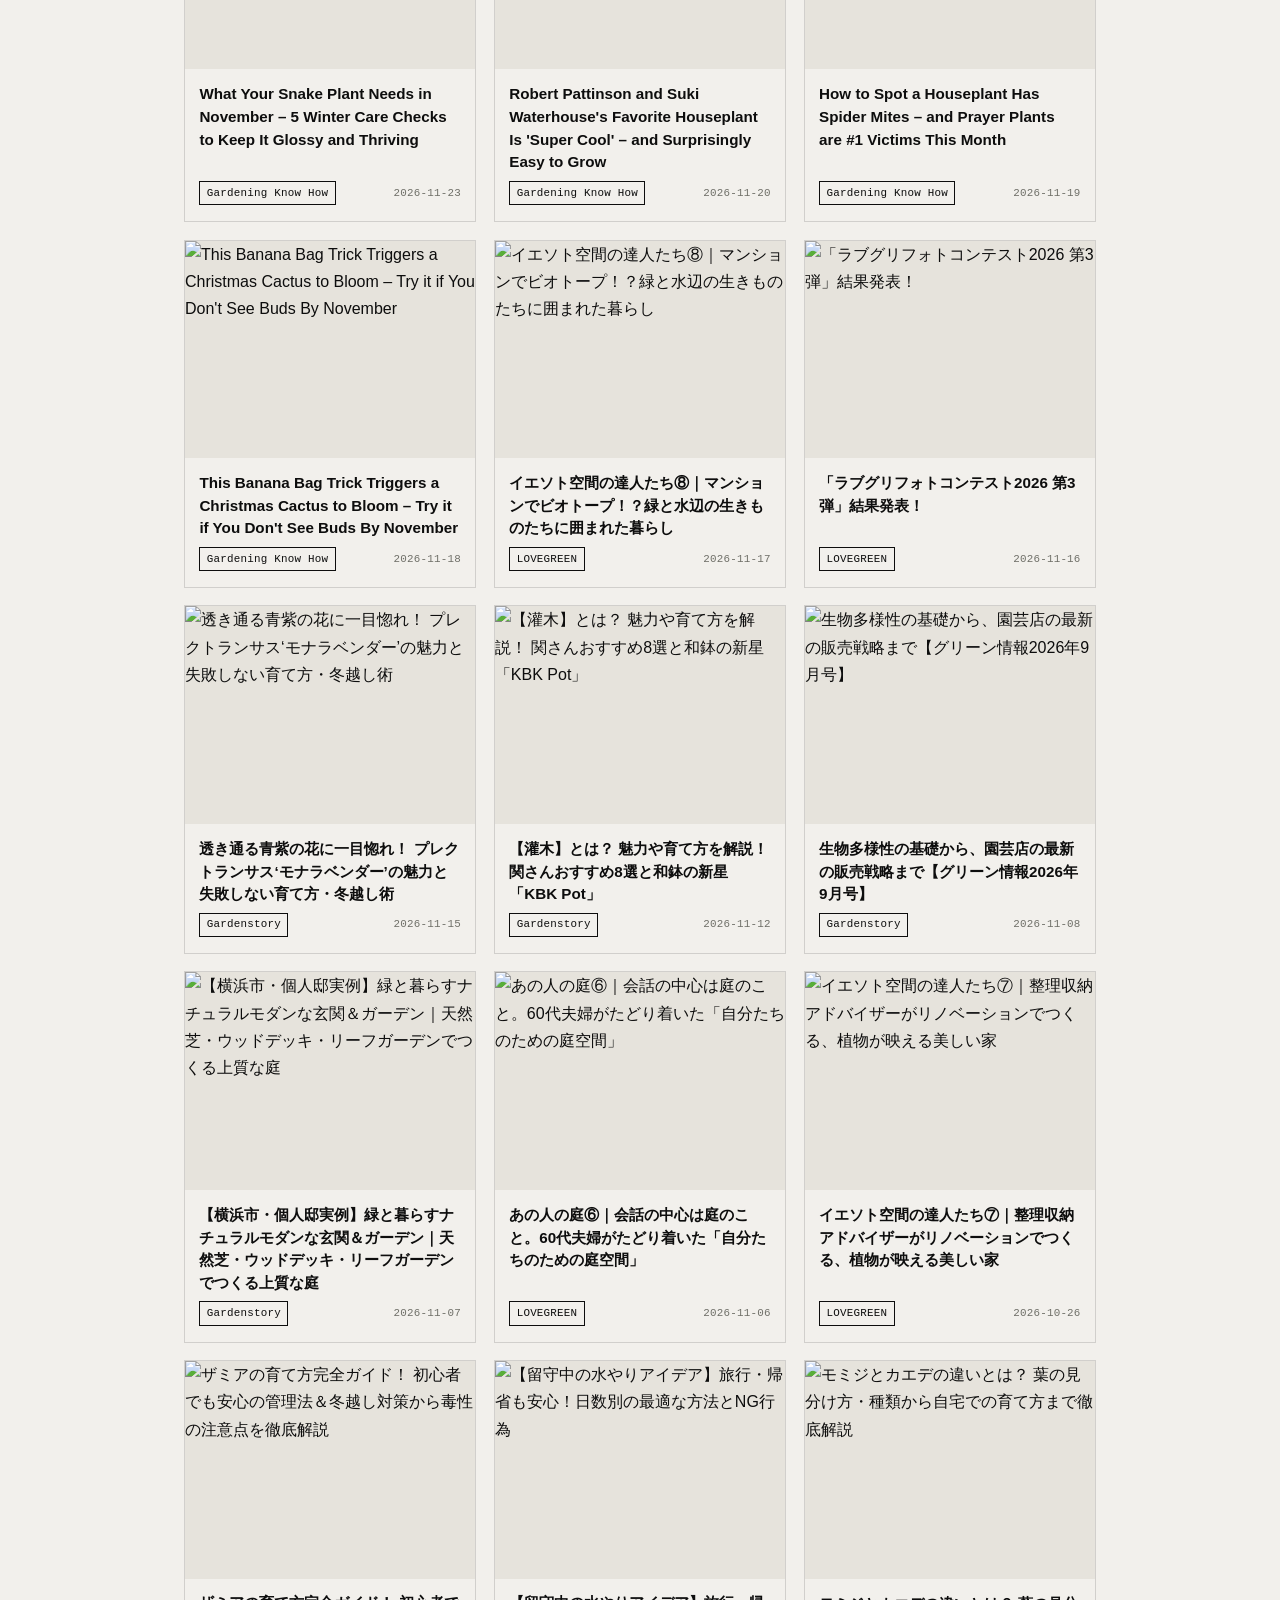
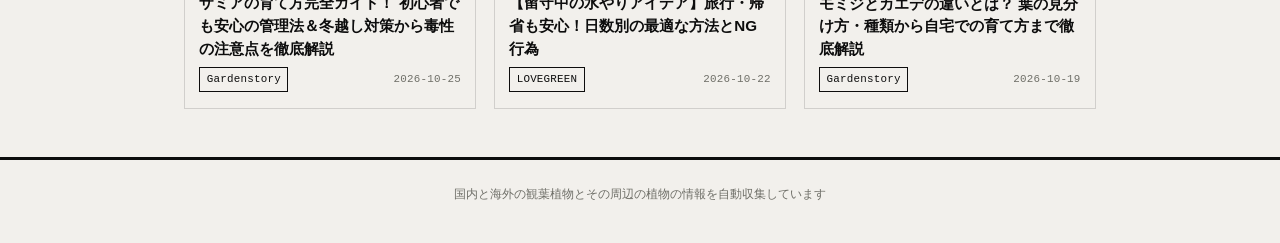
==== commit b41e8ed8: "chore: update feed data and rebuild site" ====
--- a/docs/index.html
+++ b/docs/index.html
@@ -36,15 +36,15 @@
 
 
 
-<a class="hero" href="https://www.gardeningknowhow.com/houseplants/what-snake-plants-need-in-november">
+<a class="hero" href="https://www.gardeningknowhow.com/houseplants/festive-houseplants">
   <div class="hero-media">
-    <img src="https://cdn.mos.cms.futurecdn.net/CTDPDpojf8but2FG2QVYPY-1920-80.jpg" alt="What Your Snake Plant Needs in November – 5 Winter Care Checks to Keep It Glossy and Thriving">
+    <img src="https://cdn.mos.cms.futurecdn.net/bXhvs2MyVri6XURiMforzR-1920-80.jpg" alt="5 Festive Houseplants That Outlast Christmas Trees – Enjoy These Holiday Favorites for Years to Come">
     <span class="stamp">NEW LEAF</span>
   </div>
   <div class="hero-body">
     <div class="eyebrow">Gardening Know How</div>
-    <h1>What Your Snake Plant Needs in November – 5 Winter Care Checks to Keep It Glossy and Thriving</h1>
-    <div class="meta">2026-11-23</div>
+    <h1>5 Festive Houseplants That Outlast Christmas Trees – Enjoy These Holiday Favorites for Years to Come</h1>
+    <div class="meta">2026-11-24</div>
   </div>
 </a>
 
@@ -73,6 +73,19 @@
 </div>
 <div class="card-grid">
 
+  <a class="card" href="https://www.gardeningknowhow.com/houseplants/what-snake-plants-need-in-november">
+    <div class="thumb">
+      <img src="https://cdn.mos.cms.futurecdn.net/CTDPDpojf8but2FG2QVYPY-1920-80.jpg" alt="What Your Snake Plant Needs in November – 5 Winter Care Checks to Keep It Glossy and Thriving">
+    </div>
+    <div class="card-body">
+      <div class="card-title">What Your Snake Plant Needs in November – 5 Winter Care Checks to Keep It Glossy and Thriving</div>
+      <div class="card-meta">
+        <span class="source-badge">Gardening Know How</span>
+        <span>2026-11-23</span>
+      </div>
+    </div>
+  </a>
+
   <a class="card" href="https://www.gardeningknowhow.com/houseplants/robert-pattinson-suki-waterhouse-houseplant">
     <div class="thumb">
       <img src="https://cdn.mos.cms.futurecdn.net/oSzbnwLiDV44QkWEQWXFvC-1920-80.png" alt="Robert Pattinson and Suki Waterhouse&#39;s Favorite Houseplant Is &#39;Super Cool&#39; – and Surprisingly Easy to Grow">
@@ -108,19 +121,6 @@
       <div class="card-meta">
         <span class="source-badge">Gardening Know How</span>
         <span>2026-11-18</span>
-      </div>
-    </div>
-  </a>
-
-  <a class="card" href="https://www.gardeningknowhow.com/garden-how-to/lifestyle/fragrant-christmas-plants-that-fill-your-home-with-festive-scent">
-    <div class="thumb">
-      <img src="https://cdn.mos.cms.futurecdn.net/GmJiueZUavUgtzpVEAo29o-1920-80.jpg" alt="Move Over, Potpourri – These 6 Fragrant Plants Fill a Room With Natural Christmas Scent">
-    </div>
-    <div class="card-body">
-      <div class="card-title">Move Over, Potpourri – These 6 Fragrant Plants Fill a Room With Natural Christmas Scent</div>
-      <div class="card-meta">
-        <span class="source-badge">Gardening Know How</span>
-        <span>2026-11-17</span>
       </div>
     </div>
   </a>
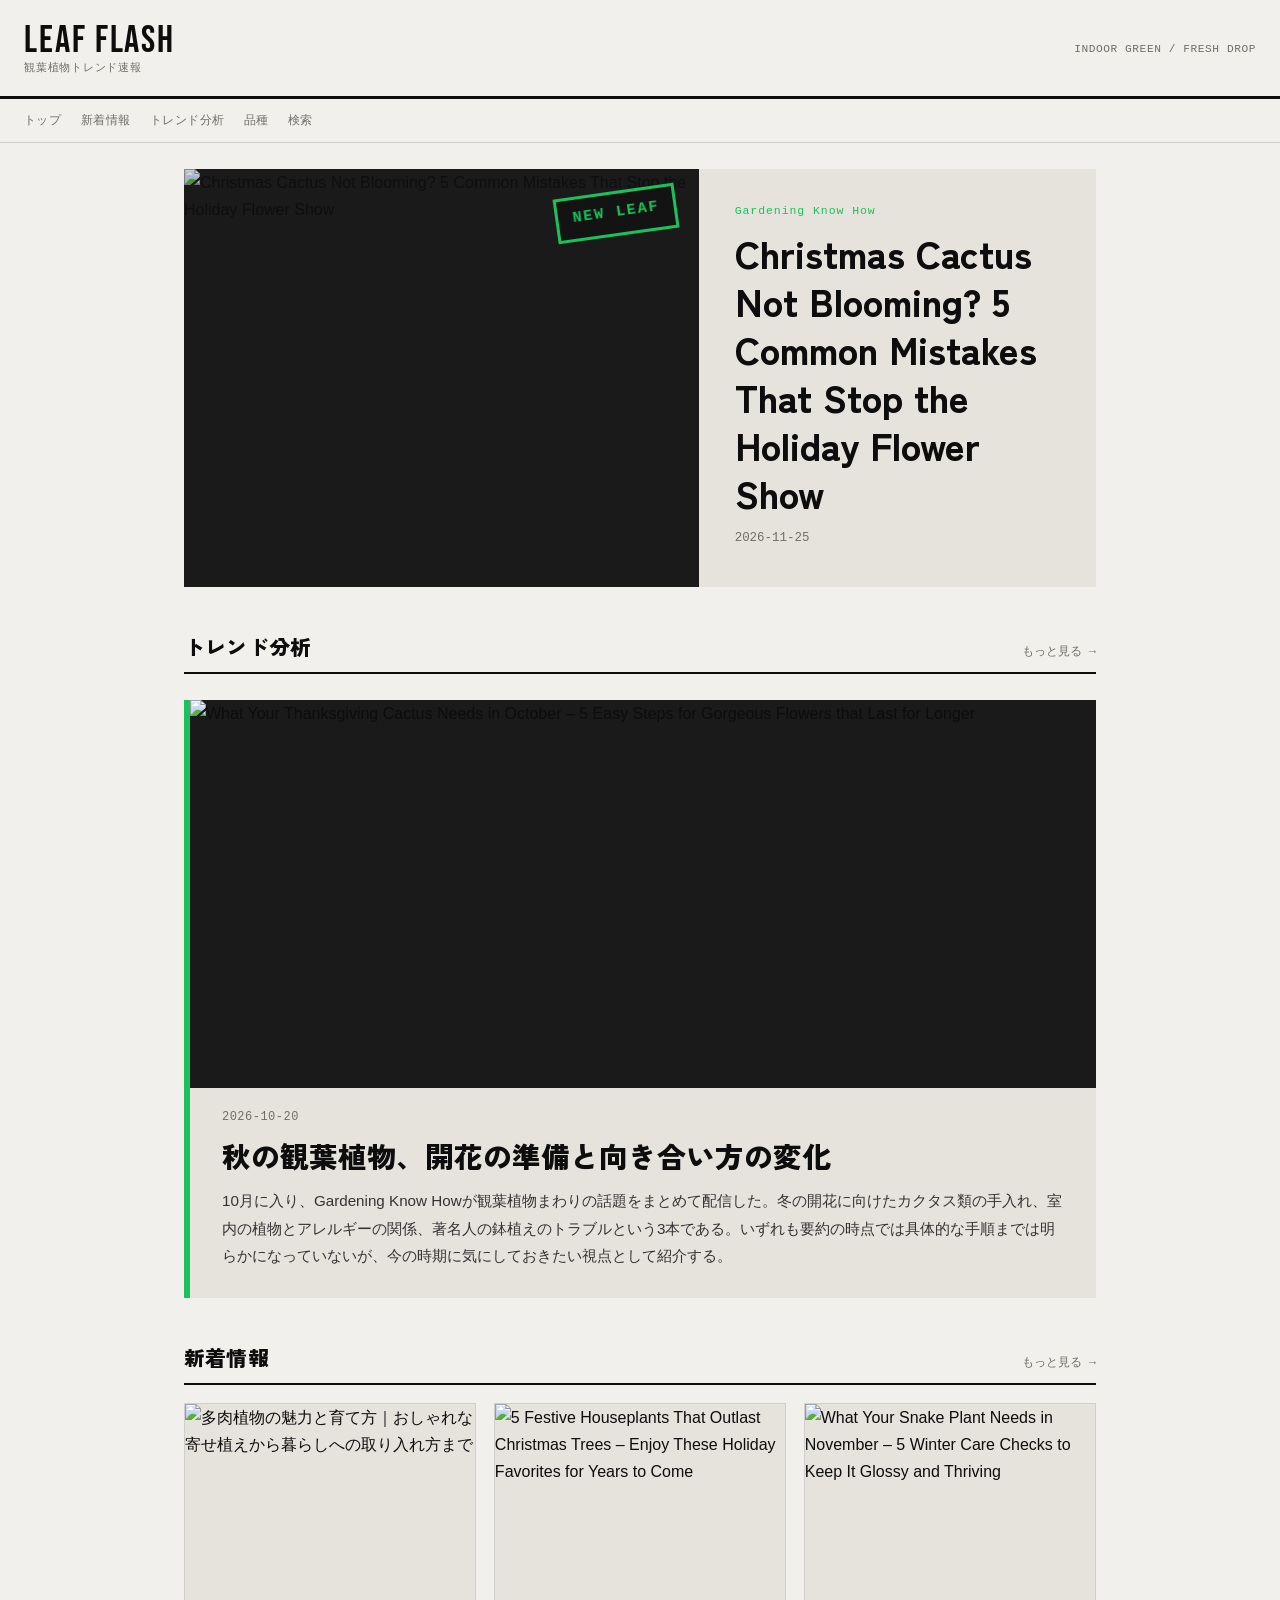
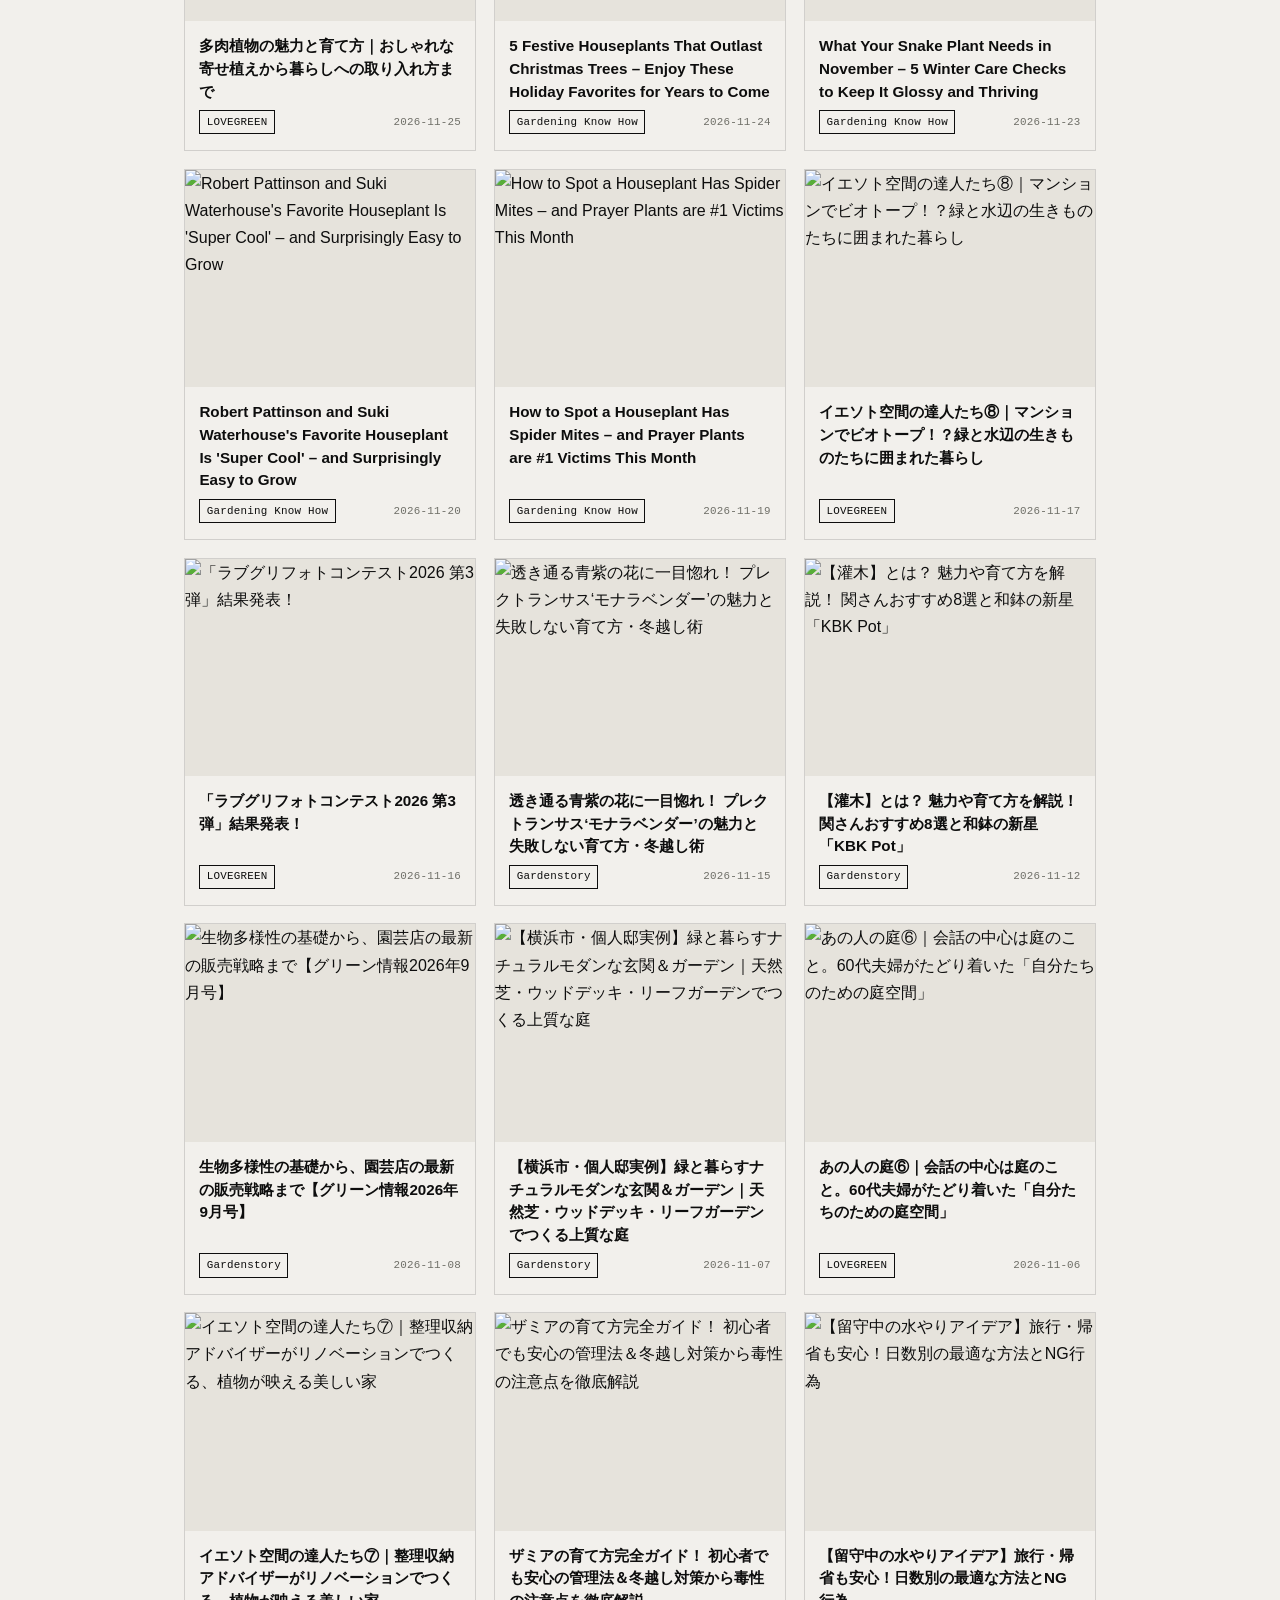
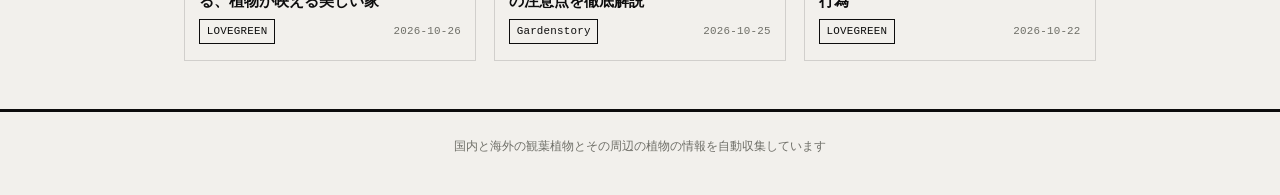
==== commit 4dbbbe77: "chore: update feed data and rebuild site" ====
--- a/docs/index.html
+++ b/docs/index.html
@@ -36,15 +36,15 @@
 
 
 
-<a class="hero" href="https://www.gardeningknowhow.com/houseplants/festive-houseplants">
+<a class="hero" href="https://www.gardeningknowhow.com/ornamental/christmas-cactus/common-mistakes-behind-a-christmas-cactus-not-blooming">
   <div class="hero-media">
-    <img src="https://cdn.mos.cms.futurecdn.net/bXhvs2MyVri6XURiMforzR-1920-80.jpg" alt="5 Festive Houseplants That Outlast Christmas Trees – Enjoy These Holiday Favorites for Years to Come">
+    <img src="https://cdn.mos.cms.futurecdn.net/kJmC6oPep37prTzvzKoFqa-1920-80.jpg" alt="Christmas Cactus Not Blooming? 5 Common Mistakes That Stop the Holiday Flower Show">
     <span class="stamp">NEW LEAF</span>
   </div>
   <div class="hero-body">
     <div class="eyebrow">Gardening Know How</div>
-    <h1>5 Festive Houseplants That Outlast Christmas Trees – Enjoy These Holiday Favorites for Years to Come</h1>
-    <div class="meta">2026-11-24</div>
+    <h1>Christmas Cactus Not Blooming? 5 Common Mistakes That Stop the Holiday Flower Show</h1>
+    <div class="meta">2026-11-25</div>
   </div>
 </a>
 
@@ -73,6 +73,32 @@
 </div>
 <div class="card-grid">
 
+  <a class="card" href="https://lovegreen.net/succulents/p385669/">
+    <div class="thumb">
+      <img src="https://lovegreen.net/wp-content/uploads/2026/11/5b294ad38b52c5d7c200c03272775baa.jpg?v=1795537895" alt="多肉植物の魅力と育て方｜おしゃれな寄せ植えから暮らしへの取り入れ方まで">
+    </div>
+    <div class="card-body">
+      <div class="card-title">多肉植物の魅力と育て方｜おしゃれな寄せ植えから暮らしへの取り入れ方まで</div>
+      <div class="card-meta">
+        <span class="source-badge">LOVEGREEN</span>
+        <span>2026-11-25</span>
+      </div>
+    </div>
+  </a>
+
+  <a class="card" href="https://www.gardeningknowhow.com/houseplants/festive-houseplants">
+    <div class="thumb">
+      <img src="https://cdn.mos.cms.futurecdn.net/bXhvs2MyVri6XURiMforzR-1920-80.jpg" alt="5 Festive Houseplants That Outlast Christmas Trees – Enjoy These Holiday Favorites for Years to Come">
+    </div>
+    <div class="card-body">
+      <div class="card-title">5 Festive Houseplants That Outlast Christmas Trees – Enjoy These Holiday Favorites for Years to Come</div>
+      <div class="card-meta">
+        <span class="source-badge">Gardening Know How</span>
+        <span>2026-11-24</span>
+      </div>
+    </div>
+  </a>
+
   <a class="card" href="https://www.gardeningknowhow.com/houseplants/what-snake-plants-need-in-november">
     <div class="thumb">
       <img src="https://cdn.mos.cms.futurecdn.net/CTDPDpojf8but2FG2QVYPY-1920-80.jpg" alt="What Your Snake Plant Needs in November – 5 Winter Care Checks to Keep It Glossy and Thriving">
@@ -112,19 +138,6 @@
     </div>
   </a>
 
-  <a class="card" href="https://www.gardeningknowhow.com/ornamental/christmas-cactus/the-banana-bag-trick-if-your-christmas-cactus-isnt-blooming">
-    <div class="thumb">
-      <img src="https://cdn.mos.cms.futurecdn.net/ychmQqS7RJ8au6GZdgeUxB-1920-80.jpg" alt="This Banana Bag Trick Triggers a Christmas Cactus to Bloom – Try it if You Don&#39;t See Buds By November">
-    </div>
-    <div class="card-body">
-      <div class="card-title">This Banana Bag Trick Triggers a Christmas Cactus to Bloom – Try it if You Don&#39;t See Buds By November</div>
-      <div class="card-meta">
-        <span class="source-badge">Gardening Know How</span>
-        <span>2026-11-18</span>
-      </div>
-    </div>
-  </a>
-
   <a class="card" href="https://lovegreen.net/special/p385139/">
     <div class="thumb">
       <img src="https://lovegreen.net/wp-content/uploads/2026/11/1-e1794795408339.jpg" alt="イエソト空間の達人たち⑧｜マンションでビオトープ！？緑と水辺の生きものたちに囲まれた暮らし">
@@ -251,19 +264,6 @@
       <div class="card-meta">
         <span class="source-badge">LOVEGREEN</span>
         <span>2026-10-22</span>
-      </div>
-    </div>
-  </a>
-
-  <a class="card" href="https://gardenstory.jp/plants/134768">
-    <div class="thumb">
-      <img src="https://gardenstory.jp/wp-content/uploads/2026/10/autumn-leaf.jpg" alt="モミジとカエデの違いとは？ 葉の見分け方・種類から自宅での育て方まで徹底解説">
-    </div>
-    <div class="card-body">
-      <div class="card-title">モミジとカエデの違いとは？ 葉の見分け方・種類から自宅での育て方まで徹底解説</div>
-      <div class="card-meta">
-        <span class="source-badge">Gardenstory</span>
-        <span>2026-10-19</span>
       </div>
     </div>
   </a>
